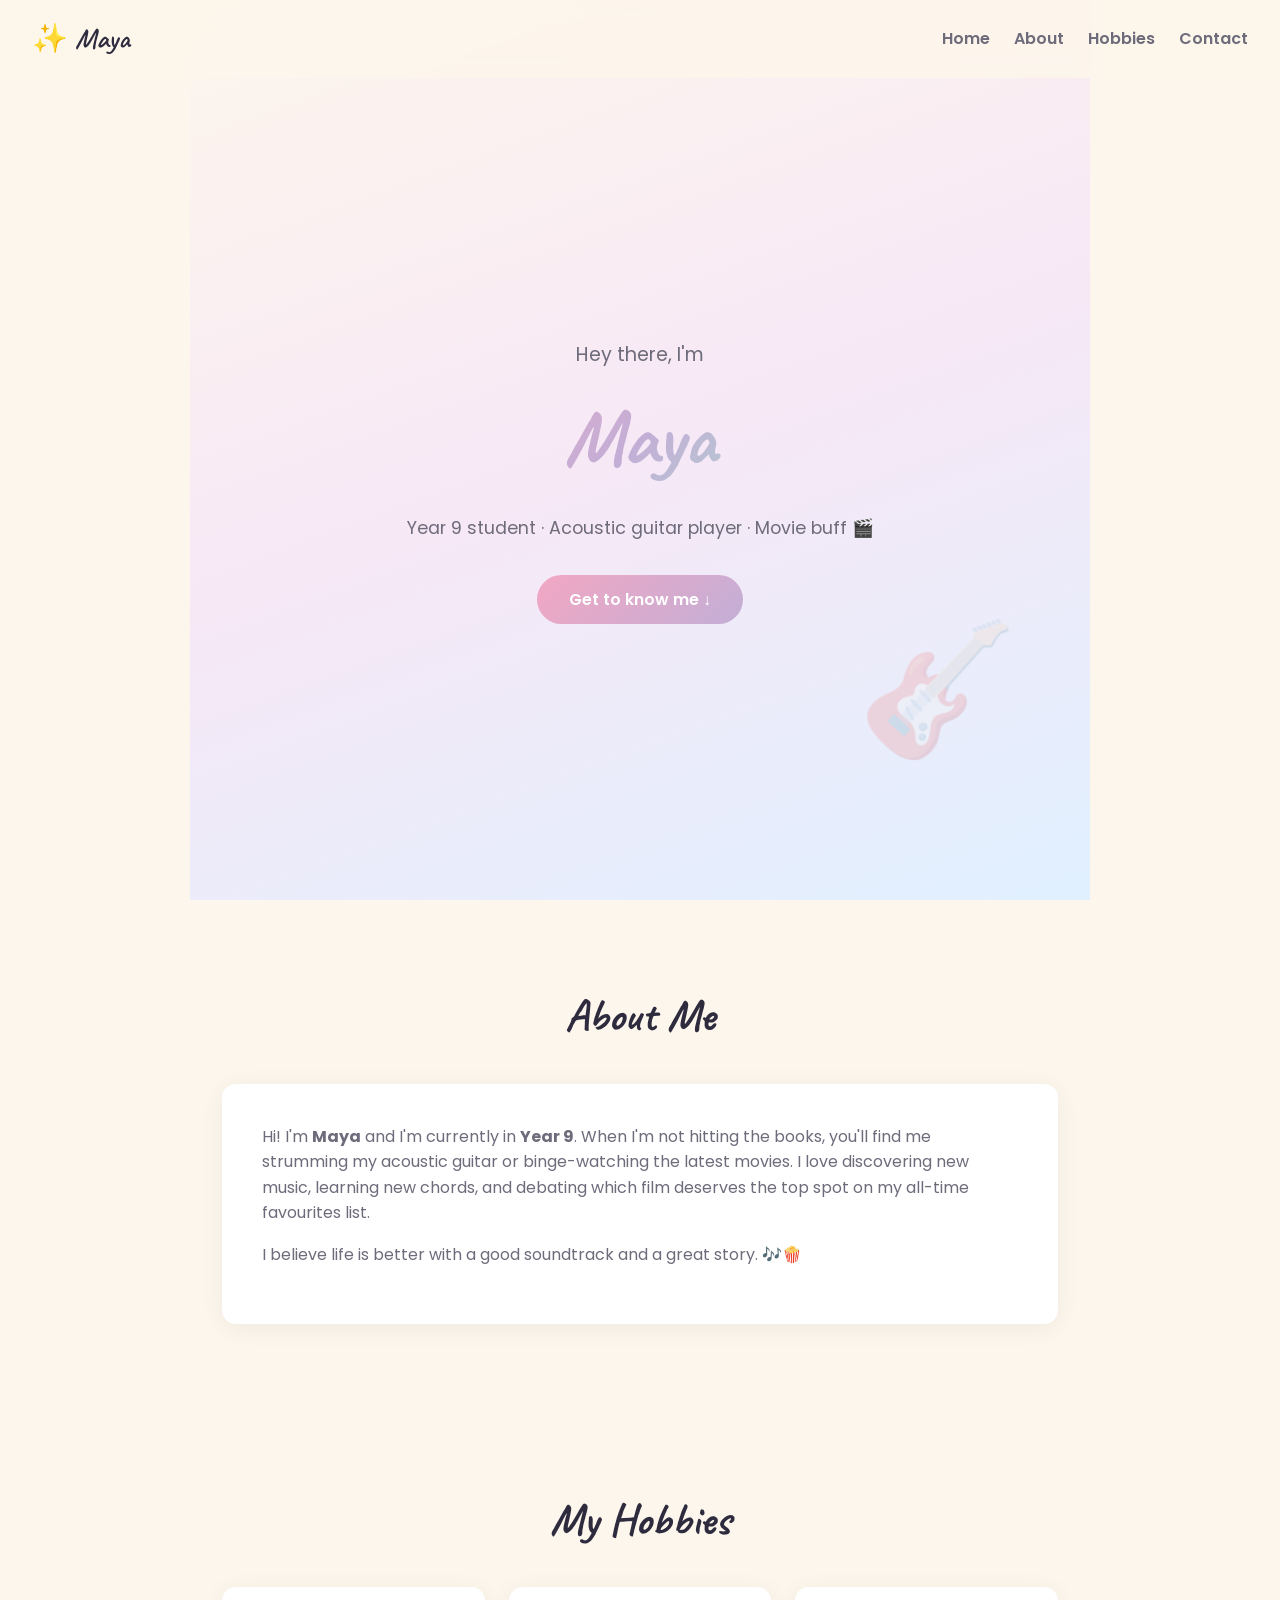
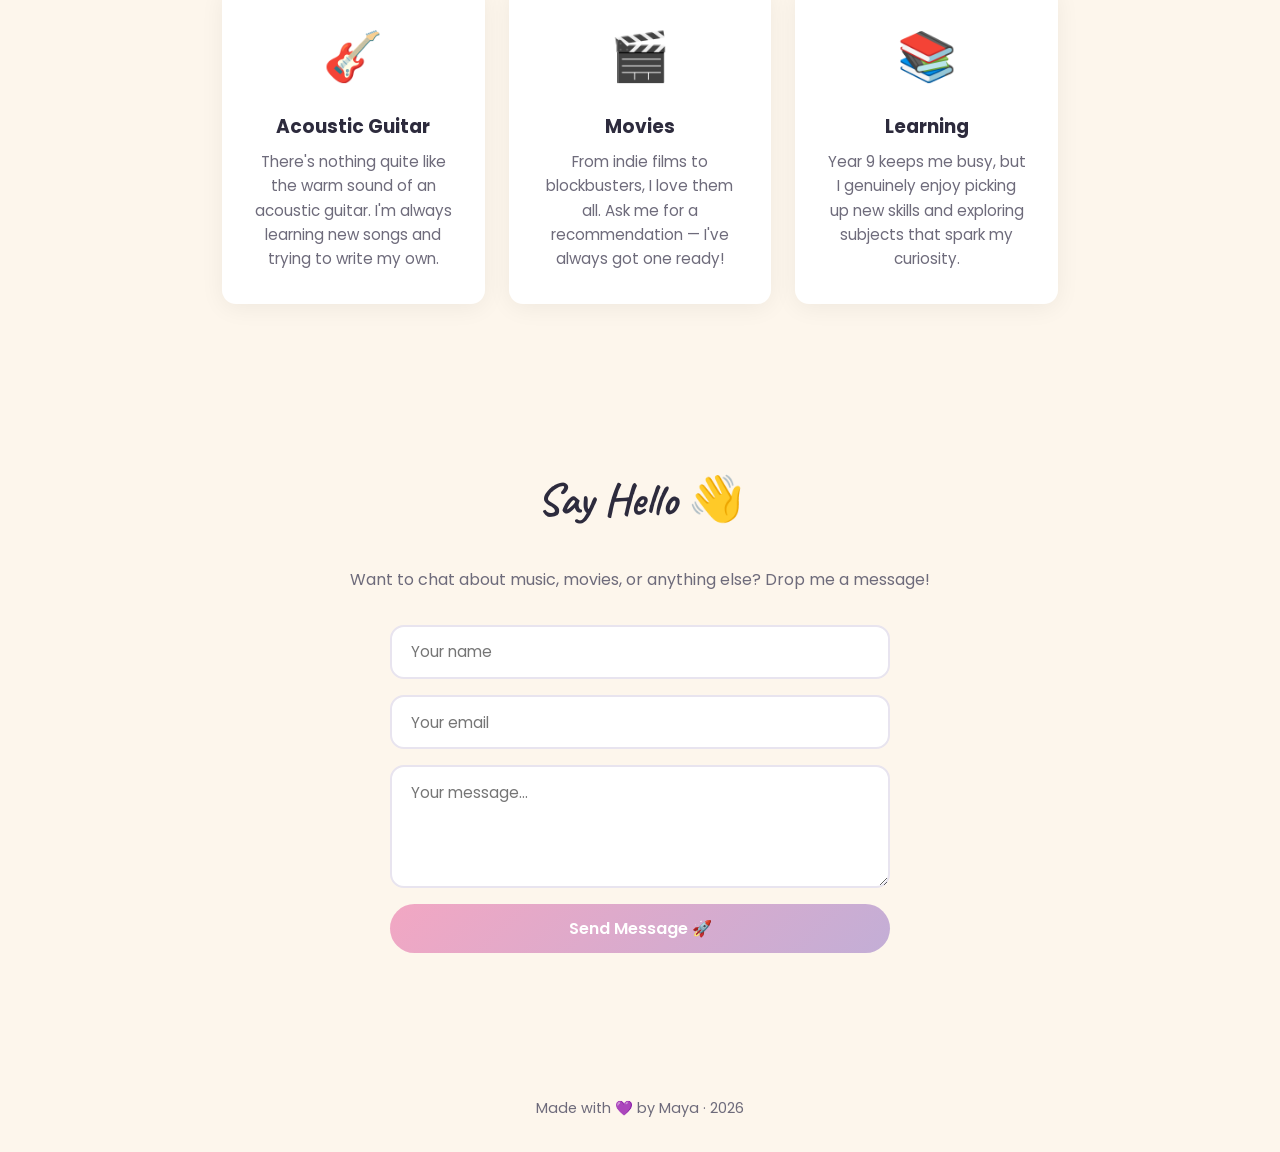
==== index.html @ dc88dfa6 "Initial commit: Maya's portfolio website Co-authored-by: Copilot <223556219+Copilot@users.noreply.gi" ====
<!DOCTYPE html>
<html lang="en">
<head>
  <meta charset="UTF-8" />
  <meta name="viewport" content="width=device-width, initial-scale=1.0" />
  <title>Maya — About Me</title>
  <link rel="stylesheet" href="style.css" />
  <link rel="preconnect" href="https://fonts.googleapis.com" />
  <link rel="preconnect" href="https://fonts.gstatic.com" crossorigin />
  <link href="https://fonts.googleapis.com/css2?family=Poppins:wght@400;600;700&family=Caveat:wght@600&display=swap" rel="stylesheet" />
</head>
<body>

  <!-- ───── NAV ───── -->
  <nav>
    <span class="logo">✨ Maya</span>
    <ul>
      <li><a href="#home">Home</a></li>
      <li><a href="#about">About</a></li>
      <li><a href="#hobbies">Hobbies</a></li>
      <li><a href="#contact">Contact</a></li>
    </ul>
  </nav>

  <!-- ───── HERO ───── -->
  <section id="home" class="hero">
    <div class="hero-content">
      <p class="greeting">Hey there, I'm</p>
      <h1>Maya</h1>
      <p class="tagline">Year 9 student · Acoustic guitar player · Movie buff 🎬</p>
      <a href="#about" class="btn">Get to know me ↓</a>
    </div>
    <div class="hero-emoji">🎸</div>
  </section>

  <!-- ───── ABOUT ───── -->
  <section id="about" class="about">
    <h2>About Me</h2>
    <div class="about-card">
      <p>
        Hi! I'm <strong>Maya</strong> and I'm currently in <strong>Year 9</strong>.
        When I'm not hitting the books, you'll find me strumming my acoustic guitar
        or binge-watching the latest movies. I love discovering new music, learning
        new chords, and debating which film deserves the top spot on my all-time
        favourites list.
      </p>
      <p>
        I believe life is better with a good soundtrack and a great story. 🎶🍿
      </p>
    </div>
  </section>

  <!-- ───── HOBBIES ───── -->
  <section id="hobbies" class="hobbies">
    <h2>My Hobbies</h2>
    <div class="cards">

      <div class="card">
        <div class="card-icon">🎸</div>
        <h3>Acoustic Guitar</h3>
        <p>
          There's nothing quite like the warm sound of an acoustic guitar.
          I'm always learning new songs and trying to write my own.
        </p>
      </div>

      <div class="card">
        <div class="card-icon">🎬</div>
        <h3>Movies</h3>
        <p>
          From indie films to blockbusters, I love them all.
          Ask me for a recommendation — I've always got one ready!
        </p>
      </div>

      <div class="card">
        <div class="card-icon">📚</div>
        <h3>Learning</h3>
        <p>
          Year 9 keeps me busy, but I genuinely enjoy picking up new skills
          and exploring subjects that spark my curiosity.
        </p>
      </div>

    </div>
  </section>

  <!-- ───── CONTACT ───── -->
  <section id="contact" class="contact">
    <h2>Say Hello 👋</h2>
    <p>Want to chat about music, movies, or anything else? Drop me a message!</p>
    <form onsubmit="handleSubmit(event)">
      <input type="text" placeholder="Your name" required />
      <input type="email" placeholder="Your email" required />
      <textarea placeholder="Your message..." rows="4" required></textarea>
      <button type="submit" class="btn">Send Message 🚀</button>
    </form>
    <p id="form-msg" class="form-msg"></p>
  </section>

  <!-- ───── FOOTER ───── -->
  <footer>
    <p>Made with 💜 by Maya · 2026</p>
  </footer>

  <script src="script.js"></script>
</body>
</html>
---- style.css ----
/* ──────────────────────────────
   Variables & Reset
   ────────────────────────────── */
:root {
  --pink:    #f2a7c3;
  --lavender:#c3aed6;
  --mint:    #a8e6cf;
  --cream:   #fdf6ec;
  --dark:    #2d2b3d;
  --grey:    #6e6b7b;
  --white:   #ffffff;
  --radius:  14px;
}

*, *::before, *::after {
  margin: 0;
  padding: 0;
  box-sizing: border-box;
}

html {
  scroll-behavior: smooth;
}

body {
  font-family: 'Poppins', sans-serif;
  color: var(--dark);
  background: var(--cream);
  line-height: 1.6;
}

/* ──────────────────────────────
   Nav
   ────────────────────────────── */
nav {
  position: fixed;
  top: 0;
  width: 100%;
  display: flex;
  justify-content: space-between;
  align-items: center;
  padding: 1rem 2rem;
  background: rgba(253, 246, 236, 0.85);
  backdrop-filter: blur(10px);
  z-index: 100;
}

.logo {
  font-family: 'Caveat', cursive;
  font-size: 1.8rem;
  font-weight: 600;
  color: var(--dark);
}

nav ul {
  list-style: none;
  display: flex;
  gap: 1.5rem;
}

nav a {
  text-decoration: none;
  color: var(--grey);
  font-weight: 600;
  transition: color 0.3s;
}

nav a:hover {
  color: var(--pink);
}

/* ──────────────────────────────
   Buttons
   ────────────────────────────── */
.btn {
  display: inline-block;
  padding: 0.75rem 2rem;
  border: none;
  border-radius: 50px;
  background: linear-gradient(135deg, var(--pink), var(--lavender));
  color: var(--white);
  font-family: 'Poppins', sans-serif;
  font-size: 1rem;
  font-weight: 600;
  cursor: pointer;
  text-decoration: none;
  transition: transform 0.2s, box-shadow 0.3s;
}

.btn:hover {
  transform: translateY(-2px);
  box-shadow: 0 6px 20px rgba(195, 174, 214, 0.5);
}

/* ──────────────────────────────
   Hero
   ────────────────────────────── */
.hero {
  min-height: 100vh;
  display: flex;
  align-items: center;
  justify-content: center;
  text-align: center;
  padding: 6rem 2rem 2rem;
  position: relative;
  overflow: hidden;
  background: linear-gradient(160deg, var(--cream) 0%, #f7e8f6 50%, #e0f0ff 100%);
}

.hero-content {
  z-index: 1;
}

.greeting {
  font-size: 1.2rem;
  color: var(--grey);
}

.hero h1 {
  font-family: 'Caveat', cursive;
  font-size: 5rem;
  background: linear-gradient(135deg, var(--pink), var(--lavender), var(--mint));
  -webkit-background-clip: text;
  -webkit-text-fill-color: transparent;
  background-clip: text;
  margin: 0.25rem 0 0.75rem;
}

.tagline {
  font-size: 1.1rem;
  color: var(--grey);
  margin-bottom: 2rem;
}

.hero-emoji {
  position: absolute;
  right: 8%;
  bottom: 12%;
  font-size: 8rem;
  opacity: 0.15;
  animation: float 4s ease-in-out infinite;
}

@keyframes float {
  0%, 100% { transform: translateY(0); }
  50%      { transform: translateY(-20px); }
}

/* ──────────────────────────────
   Sections (shared)
   ────────────────────────────── */
section {
  padding: 5rem 2rem;
  max-width: 900px;
  margin: 0 auto;
}

h2 {
  font-family: 'Caveat', cursive;
  font-size: 2.8rem;
  text-align: center;
  margin-bottom: 2rem;
  color: var(--dark);
}

/* ──────────────────────────────
   About
   ────────────────────────────── */
.about-card {
  background: var(--white);
  border-radius: var(--radius);
  padding: 2.5rem;
  box-shadow: 0 4px 24px rgba(0,0,0,0.06);
}

.about-card p {
  margin-bottom: 1rem;
  color: var(--grey);
}

/* ──────────────────────────────
   Hobbies Cards
   ────────────────────────────── */
.cards {
  display: grid;
  grid-template-columns: repeat(auto-fit, minmax(240px, 1fr));
  gap: 1.5rem;
}

.card {
  background: var(--white);
  border-radius: var(--radius);
  padding: 2rem;
  text-align: center;
  box-shadow: 0 4px 24px rgba(0,0,0,0.06);
  transition: transform 0.3s, box-shadow 0.3s;
}

.card:hover {
  transform: translateY(-6px);
  box-shadow: 0 8px 30px rgba(195, 174, 214, 0.25);
}

.card-icon {
  font-size: 3rem;
  margin-bottom: 1rem;
}

.card h3 {
  margin-bottom: 0.5rem;
}

.card p {
  color: var(--grey);
  font-size: 0.95rem;
}

/* ──────────────────────────────
   Contact
   ────────────────────────────── */
.contact {
  text-align: center;
}

.contact > p {
  color: var(--grey);
  margin-bottom: 2rem;
}

form {
  display: flex;
  flex-direction: column;
  gap: 1rem;
  max-width: 500px;
  margin: 0 auto;
}

input, textarea {
  padding: 0.85rem 1.2rem;
  border: 2px solid #e8e4ef;
  border-radius: var(--radius);
  font-family: 'Poppins', sans-serif;
  font-size: 0.95rem;
  outline: none;
  transition: border-color 0.3s;
}

input:focus, textarea:focus {
  border-color: var(--lavender);
}

.form-msg {
  margin-top: 1rem;
  font-weight: 600;
  color: var(--mint);
}

/* ──────────────────────────────
   Footer
   ────────────────────────────── */
footer {
  text-align: center;
  padding: 2rem;
  color: var(--grey);
  font-size: 0.9rem;
}

/* ──────────────────────────────
   Responsive
   ────────────────────────────── */
@media (max-width: 600px) {
  .hero h1 {
    font-size: 3.2rem;
  }

  nav ul {
    gap: 0.8rem;
  }

  nav a {
    font-size: 0.85rem;
  }

  .hero-emoji {
    font-size: 5rem;
  }
}
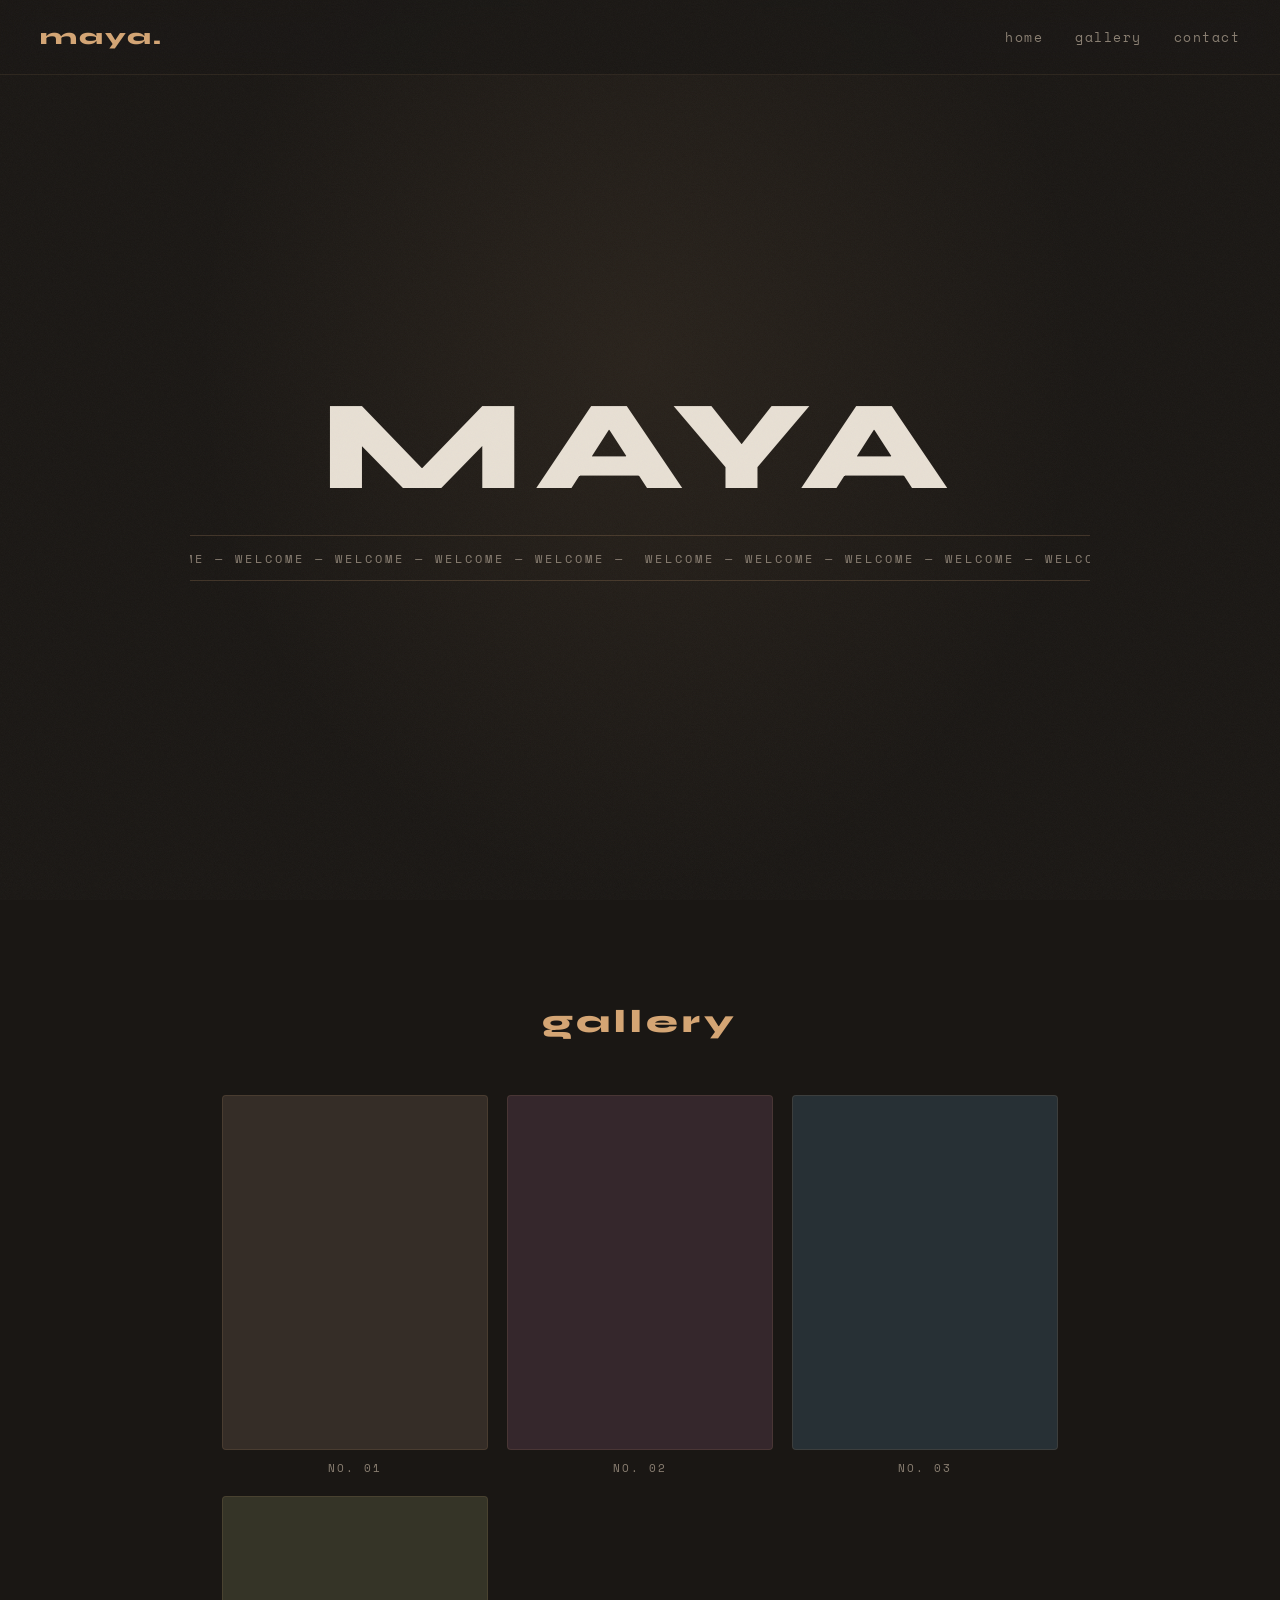
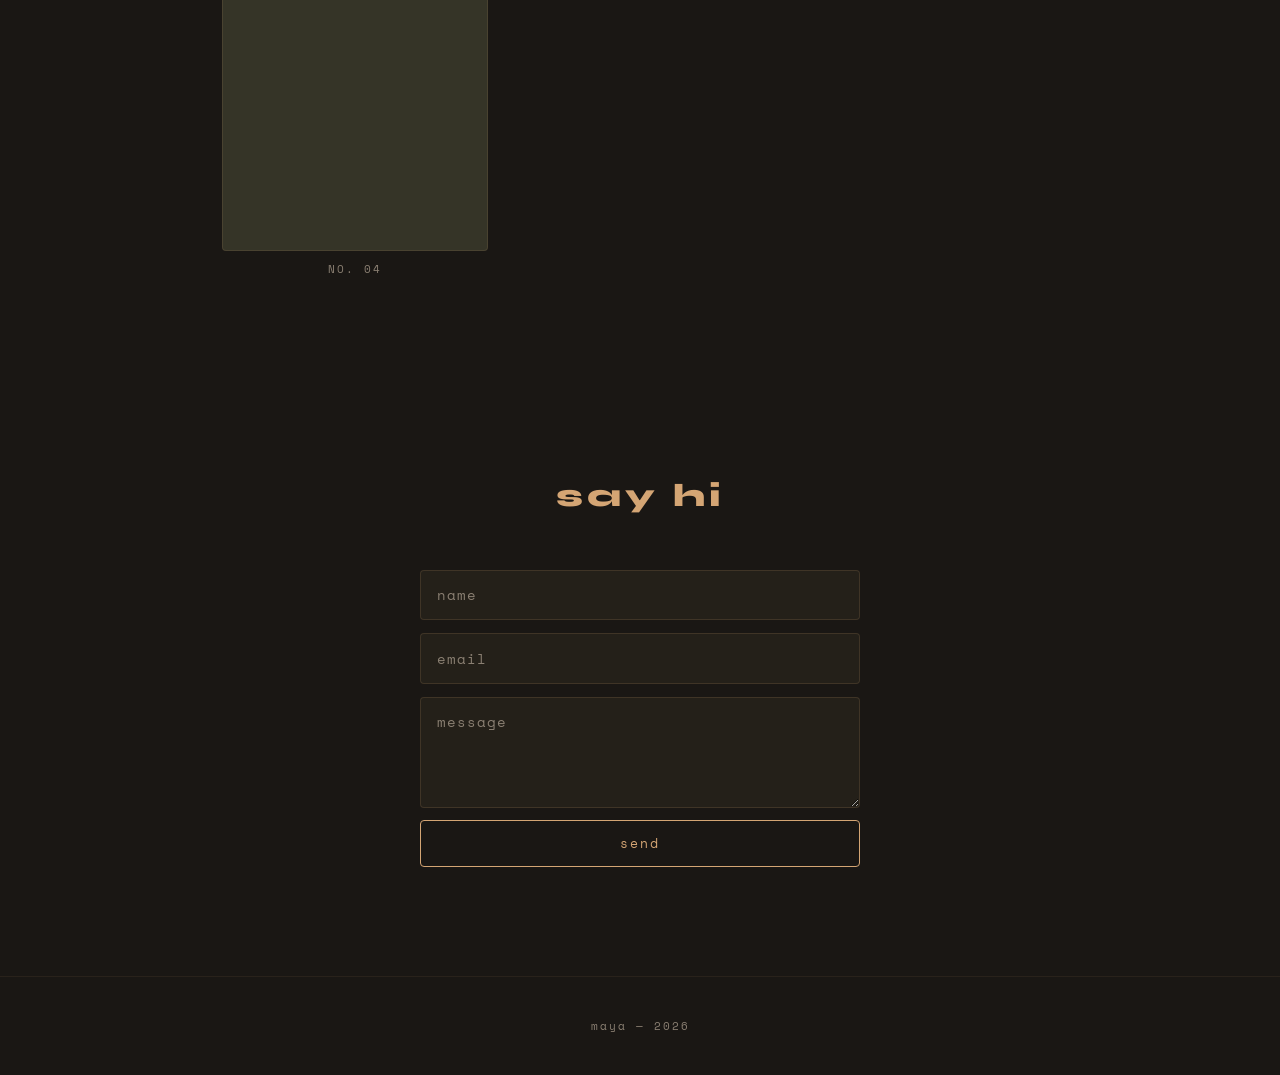
==== commit a9fa21d5: "Redesign: retro aesthetic theme, strip descriptions Co-authored-by: Copilot <223556219+Copilot@users" ====
--- a/index.html
+++ b/index.html
@@ -3,104 +3,70 @@
 <head>
   <meta charset="UTF-8" />
   <meta name="viewport" content="width=device-width, initial-scale=1.0" />
-  <title>Maya — About Me</title>
+  <title>Maya</title>
   <link rel="stylesheet" href="style.css" />
   <link rel="preconnect" href="https://fonts.googleapis.com" />
   <link rel="preconnect" href="https://fonts.gstatic.com" crossorigin />
-  <link href="https://fonts.googleapis.com/css2?family=Poppins:wght@400;600;700&family=Caveat:wght@600&display=swap" rel="stylesheet" />
+  <link href="https://fonts.googleapis.com/css2?family=Space+Mono:wght@400;700&family=Syne:wght@400;600;700;800&display=swap" rel="stylesheet" />
 </head>
 <body>
 
-  <!-- ───── NAV ───── -->
+  <div class="grain"></div>
+
   <nav>
-    <span class="logo">✨ Maya</span>
+    <span class="logo">maya.</span>
     <ul>
-      <li><a href="#home">Home</a></li>
-      <li><a href="#about">About</a></li>
-      <li><a href="#hobbies">Hobbies</a></li>
-      <li><a href="#contact">Contact</a></li>
+      <li><a href="#home">home</a></li>
+      <li><a href="#gallery">gallery</a></li>
+      <li><a href="#contact">contact</a></li>
     </ul>
   </nav>
 
-  <!-- ───── HERO ───── -->
   <section id="home" class="hero">
     <div class="hero-content">
-      <p class="greeting">Hey there, I'm</p>
       <h1>Maya</h1>
-      <p class="tagline">Year 9 student · Acoustic guitar player · Movie buff 🎬</p>
-      <a href="#about" class="btn">Get to know me ↓</a>
-    </div>
-    <div class="hero-emoji">🎸</div>
-  </section>
-
-  <!-- ───── ABOUT ───── -->
-  <section id="about" class="about">
-    <h2>About Me</h2>
-    <div class="about-card">
-      <p>
-        Hi! I'm <strong>Maya</strong> and I'm currently in <strong>Year 9</strong>.
-        When I'm not hitting the books, you'll find me strumming my acoustic guitar
-        or binge-watching the latest movies. I love discovering new music, learning
-        new chords, and debating which film deserves the top spot on my all-time
-        favourites list.
-      </p>
-      <p>
-        I believe life is better with a good soundtrack and a great story. 🎶🍿
-      </p>
+      <div class="marquee">
+        <span>welcome — welcome — welcome — welcome — welcome —&nbsp;</span>
+        <span>welcome — welcome — welcome — welcome — welcome —&nbsp;</span>
+      </div>
     </div>
   </section>
 
-  <!-- ───── HOBBIES ───── -->
-  <section id="hobbies" class="hobbies">
-    <h2>My Hobbies</h2>
-    <div class="cards">
-
-      <div class="card">
-        <div class="card-icon">🎸</div>
-        <h3>Acoustic Guitar</h3>
-        <p>
-          There's nothing quite like the warm sound of an acoustic guitar.
-          I'm always learning new songs and trying to write my own.
-        </p>
+  <section id="gallery" class="gallery">
+    <h2>gallery</h2>
+    <div class="grid">
+      <div class="grid-item">
+        <div class="placeholder-img" style="--hue: 25;"></div>
+        <p class="caption">no. 01</p>
       </div>
-
-      <div class="card">
-        <div class="card-icon">🎬</div>
-        <h3>Movies</h3>
-        <p>
-          From indie films to blockbusters, I love them all.
-          Ask me for a recommendation — I've always got one ready!
-        </p>
+      <div class="grid-item">
+        <div class="placeholder-img" style="--hue: 340;"></div>
+        <p class="caption">no. 02</p>
       </div>
-
-      <div class="card">
-        <div class="card-icon">📚</div>
-        <h3>Learning</h3>
-        <p>
-          Year 9 keeps me busy, but I genuinely enjoy picking up new skills
-          and exploring subjects that spark my curiosity.
-        </p>
+      <div class="grid-item">
+        <div class="placeholder-img" style="--hue: 200;"></div>
+        <p class="caption">no. 03</p>
       </div>
-
+      <div class="grid-item">
+        <div class="placeholder-img" style="--hue: 55;"></div>
+        <p class="caption">no. 04</p>
+      </div>
     </div>
   </section>
 
-  <!-- ───── CONTACT ───── -->
   <section id="contact" class="contact">
-    <h2>Say Hello 👋</h2>
-    <p>Want to chat about music, movies, or anything else? Drop me a message!</p>
+    <h2>say hi</h2>
     <form onsubmit="handleSubmit(event)">
-      <input type="text" placeholder="Your name" required />
-      <input type="email" placeholder="Your email" required />
-      <textarea placeholder="Your message..." rows="4" required></textarea>
-      <button type="submit" class="btn">Send Message 🚀</button>
+      <input type="text" placeholder="name" required />
+      <input type="email" placeholder="email" required />
+      <textarea placeholder="message" rows="4" required></textarea>
+      <button type="submit" class="btn">send</button>
     </form>
     <p id="form-msg" class="form-msg"></p>
   </section>
 
-  <!-- ───── FOOTER ───── -->
   <footer>
-    <p>Made with 💜 by Maya · 2026</p>
+    <p>maya — 2026</p>
   </footer>
 
   <script src="script.js"></script>
--- a/style.css
+++ b/style.css
@@ -1,15 +1,11 @@
-/* ──────────────────────────────
-   Variables & Reset
-   ────────────────────────────── */
 :root {
-  --pink:    #f2a7c3;
-  --lavender:#c3aed6;
-  --mint:    #a8e6cf;
-  --cream:   #fdf6ec;
-  --dark:    #2d2b3d;
-  --grey:    #6e6b7b;
-  --white:   #ffffff;
-  --radius:  14px;
+  --bg:      #1a1714;
+  --surface: #242019;
+  --text:    #e8e0d4;
+  --muted:   #8a7f72;
+  --accent:  #d4a574;
+  --accent2: #c47d5e;
+  --radius:  4px;
 }
 
 *, *::before, *::after {
@@ -18,20 +14,29 @@
   box-sizing: border-box;
 }
 
-html {
-  scroll-behavior: smooth;
-}
+html { scroll-behavior: smooth; }
 
 body {
-  font-family: 'Poppins', sans-serif;
-  color: var(--dark);
-  background: var(--cream);
+  font-family: 'Space Mono', monospace;
+  color: var(--text);
+  background: var(--bg);
   line-height: 1.6;
-}
-
-/* ──────────────────────────────
-   Nav
-   ────────────────────────────── */
+  overflow-x: hidden;
+}
+
+/* film grain overlay */
+.grain {
+  position: fixed;
+  inset: 0;
+  z-index: 9999;
+  pointer-events: none;
+  opacity: 0.04;
+  background-image: url("data:image/svg+xml,%3Csvg viewBox='0 0 256 256' xmlns='http://www.w3.org/2000/svg'%3E%3Cfilter id='noise'%3E%3CfeTurbulence type='fractalNoise' baseFrequency='0.9' numOctaves='4' stitchTiles='stitch'/%3E%3C/filter%3E%3Crect width='100%25' height='100%25' filter='url(%23noise)'/%3E%3C/svg%3E");
+  background-repeat: repeat;
+  background-size: 180px;
+}
+
+/* ── nav ── */
 nav {
   position: fixed;
   top: 0;
@@ -39,62 +44,36 @@
   display: flex;
   justify-content: space-between;
   align-items: center;
-  padding: 1rem 2rem;
-  background: rgba(253, 246, 236, 0.85);
-  backdrop-filter: blur(10px);
+  padding: 1.2rem 2.5rem;
+  background: rgba(26, 23, 20, 0.8);
+  backdrop-filter: blur(12px);
   z-index: 100;
+  border-bottom: 1px solid rgba(212, 165, 116, 0.1);
 }
 
 .logo {
-  font-family: 'Caveat', cursive;
-  font-size: 1.8rem;
-  font-weight: 600;
-  color: var(--dark);
-}
-
-nav ul {
-  list-style: none;
-  display: flex;
-  gap: 1.5rem;
-}
+  font-family: 'Syne', sans-serif;
+  font-size: 1.4rem;
+  font-weight: 800;
+  color: var(--accent);
+  letter-spacing: 2px;
+  text-transform: lowercase;
+}
+
+nav ul { list-style: none; display: flex; gap: 2rem; }
 
 nav a {
   text-decoration: none;
-  color: var(--grey);
-  font-weight: 600;
+  color: var(--muted);
+  font-size: 0.8rem;
+  letter-spacing: 1.5px;
+  text-transform: lowercase;
   transition: color 0.3s;
 }
 
-nav a:hover {
-  color: var(--pink);
-}
-
-/* ──────────────────────────────
-   Buttons
-   ────────────────────────────── */
-.btn {
-  display: inline-block;
-  padding: 0.75rem 2rem;
-  border: none;
-  border-radius: 50px;
-  background: linear-gradient(135deg, var(--pink), var(--lavender));
-  color: var(--white);
-  font-family: 'Poppins', sans-serif;
-  font-size: 1rem;
-  font-weight: 600;
-  cursor: pointer;
-  text-decoration: none;
-  transition: transform 0.2s, box-shadow 0.3s;
-}
-
-.btn:hover {
-  transform: translateY(-2px);
-  box-shadow: 0 6px 20px rgba(195, 174, 214, 0.5);
-}
-
-/* ──────────────────────────────
-   Hero
-   ────────────────────────────── */
+nav a:hover { color: var(--accent); }
+
+/* ── hero ── */
 .hero {
   min-height: 100vh;
   display: flex;
@@ -104,184 +83,175 @@
   padding: 6rem 2rem 2rem;
   position: relative;
   overflow: hidden;
-  background: linear-gradient(160deg, var(--cream) 0%, #f7e8f6 50%, #e0f0ff 100%);
-}
-
-.hero-content {
-  z-index: 1;
-}
-
-.greeting {
-  font-size: 1.2rem;
-  color: var(--grey);
-}
+}
+
+.hero::before {
+  content: '';
+  position: absolute;
+  inset: 0;
+  background: radial-gradient(ellipse at 50% 40%, rgba(212, 165, 116, 0.08) 0%, transparent 70%);
+}
+
+.hero-content { z-index: 1; }
 
 .hero h1 {
-  font-family: 'Caveat', cursive;
-  font-size: 5rem;
-  background: linear-gradient(135deg, var(--pink), var(--lavender), var(--mint));
-  -webkit-background-clip: text;
-  -webkit-text-fill-color: transparent;
-  background-clip: text;
-  margin: 0.25rem 0 0.75rem;
-}
-
-.tagline {
-  font-size: 1.1rem;
-  color: var(--grey);
-  margin-bottom: 2rem;
-}
-
-.hero-emoji {
-  position: absolute;
-  right: 8%;
-  bottom: 12%;
+  font-family: 'Syne', sans-serif;
   font-size: 8rem;
-  opacity: 0.15;
-  animation: float 4s ease-in-out infinite;
-}
-
-@keyframes float {
-  0%, 100% { transform: translateY(0); }
-  50%      { transform: translateY(-20px); }
-}
-
-/* ──────────────────────────────
-   Sections (shared)
-   ────────────────────────────── */
+  font-weight: 800;
+  text-transform: uppercase;
+  letter-spacing: 12px;
+  color: var(--text);
+  line-height: 1;
+  margin-bottom: 1.5rem;
+}
+
+/* scrolling marquee */
+.marquee {
+  overflow: hidden;
+  white-space: nowrap;
+  border-top: 1px solid rgba(212, 165, 116, 0.2);
+  border-bottom: 1px solid rgba(212, 165, 116, 0.2);
+  padding: 0.6rem 0;
+  margin-top: 1rem;
+}
+
+.marquee span {
+  display: inline-block;
+  font-size: 0.75rem;
+  letter-spacing: 3px;
+  text-transform: uppercase;
+  color: var(--muted);
+  animation: scroll 12s linear infinite;
+}
+
+@keyframes scroll {
+  0%   { transform: translateX(0); }
+  100% { transform: translateX(-100%); }
+}
+
+/* ── sections ── */
 section {
-  padding: 5rem 2rem;
+  padding: 6rem 2rem;
   max-width: 900px;
   margin: 0 auto;
 }
 
 h2 {
-  font-family: 'Caveat', cursive;
-  font-size: 2.8rem;
+  font-family: 'Syne', sans-serif;
+  font-size: 2rem;
+  font-weight: 800;
+  text-transform: lowercase;
+  letter-spacing: 4px;
   text-align: center;
-  margin-bottom: 2rem;
-  color: var(--dark);
-}
-
-/* ──────────────────────────────
-   About
-   ────────────────────────────── */
-.about-card {
-  background: var(--white);
+  margin-bottom: 3rem;
+  color: var(--accent);
+}
+
+/* ── gallery ── */
+.grid {
+  display: grid;
+  grid-template-columns: repeat(auto-fit, minmax(200px, 1fr));
+  gap: 1.2rem;
+}
+
+.grid-item { text-align: center; }
+
+.placeholder-img {
+  width: 100%;
+  aspect-ratio: 3 / 4;
   border-radius: var(--radius);
-  padding: 2.5rem;
-  box-shadow: 0 4px 24px rgba(0,0,0,0.06);
-}
-
-.about-card p {
-  margin-bottom: 1rem;
-  color: var(--grey);
-}
-
-/* ──────────────────────────────
-   Hobbies Cards
-   ────────────────────────────── */
-.cards {
-  display: grid;
-  grid-template-columns: repeat(auto-fit, minmax(240px, 1fr));
-  gap: 1.5rem;
-}
-
-.card {
-  background: var(--white);
-  border-radius: var(--radius);
-  padding: 2rem;
-  text-align: center;
-  box-shadow: 0 4px 24px rgba(0,0,0,0.06);
-  transition: transform 0.3s, box-shadow 0.3s;
-}
-
-.card:hover {
-  transform: translateY(-6px);
-  box-shadow: 0 8px 30px rgba(195, 174, 214, 0.25);
-}
-
-.card-icon {
-  font-size: 3rem;
-  margin-bottom: 1rem;
-}
-
-.card h3 {
-  margin-bottom: 0.5rem;
-}
-
-.card p {
-  color: var(--grey);
-  font-size: 0.95rem;
-}
-
-/* ──────────────────────────────
-   Contact
-   ────────────────────────────── */
-.contact {
-  text-align: center;
-}
-
-.contact > p {
-  color: var(--grey);
-  margin-bottom: 2rem;
-}
+  background: hsl(var(--hue), 15%, 18%);
+  border: 1px solid rgba(212, 165, 116, 0.12);
+  transition: transform 0.4s, border-color 0.3s;
+}
+
+.grid-item:hover .placeholder-img {
+  transform: scale(1.03);
+  border-color: var(--accent);
+}
+
+.caption {
+  margin-top: 0.6rem;
+  font-size: 0.7rem;
+  letter-spacing: 2px;
+  text-transform: uppercase;
+  color: var(--muted);
+}
+
+/* ── contact ── */
+.contact { text-align: center; }
 
 form {
   display: flex;
   flex-direction: column;
-  gap: 1rem;
-  max-width: 500px;
+  gap: 0.8rem;
+  max-width: 440px;
   margin: 0 auto;
 }
 
 input, textarea {
-  padding: 0.85rem 1.2rem;
-  border: 2px solid #e8e4ef;
+  padding: 0.9rem 1rem;
+  border: 1px solid rgba(212, 165, 116, 0.15);
   border-radius: var(--radius);
-  font-family: 'Poppins', sans-serif;
-  font-size: 0.95rem;
+  background: var(--surface);
+  color: var(--text);
+  font-family: 'Space Mono', monospace;
+  font-size: 0.85rem;
   outline: none;
   transition: border-color 0.3s;
 }
 
+input::placeholder, textarea::placeholder {
+  color: var(--muted);
+  letter-spacing: 1px;
+  text-transform: lowercase;
+}
+
 input:focus, textarea:focus {
-  border-color: var(--lavender);
+  border-color: var(--accent);
+}
+
+.btn {
+  display: inline-block;
+  padding: 0.8rem 2.5rem;
+  border: 1px solid var(--accent);
+  border-radius: var(--radius);
+  background: transparent;
+  color: var(--accent);
+  font-family: 'Space Mono', monospace;
+  font-size: 0.8rem;
+  letter-spacing: 2px;
+  text-transform: lowercase;
+  cursor: pointer;
+  transition: background 0.3s, color 0.3s;
+}
+
+.btn:hover {
+  background: var(--accent);
+  color: var(--bg);
 }
 
 .form-msg {
-  margin-top: 1rem;
-  font-weight: 600;
-  color: var(--mint);
-}
-
-/* ──────────────────────────────
-   Footer
-   ────────────────────────────── */
+  margin-top: 0.8rem;
+  font-size: 0.85rem;
+  color: var(--accent);
+}
+
+/* ── footer ── */
 footer {
   text-align: center;
-  padding: 2rem;
-  color: var(--grey);
-  font-size: 0.9rem;
-}
-
-/* ──────────────────────────────
-   Responsive
-   ────────────────────────────── */
+  padding: 2.5rem;
+  font-size: 0.7rem;
+  letter-spacing: 2px;
+  text-transform: lowercase;
+  color: var(--muted);
+  border-top: 1px solid rgba(212, 165, 116, 0.08);
+}
+
+/* ── responsive ── */
 @media (max-width: 600px) {
-  .hero h1 {
-    font-size: 3.2rem;
-  }
-
-  nav ul {
-    gap: 0.8rem;
-  }
-
-  nav a {
-    font-size: 0.85rem;
-  }
-
-  .hero-emoji {
-    font-size: 5rem;
-  }
-}
+  .hero h1 { font-size: 4rem; letter-spacing: 6px; }
+  nav { padding: 1rem 1.2rem; }
+  nav ul { gap: 1rem; }
+  nav a { font-size: 0.7rem; }
+}
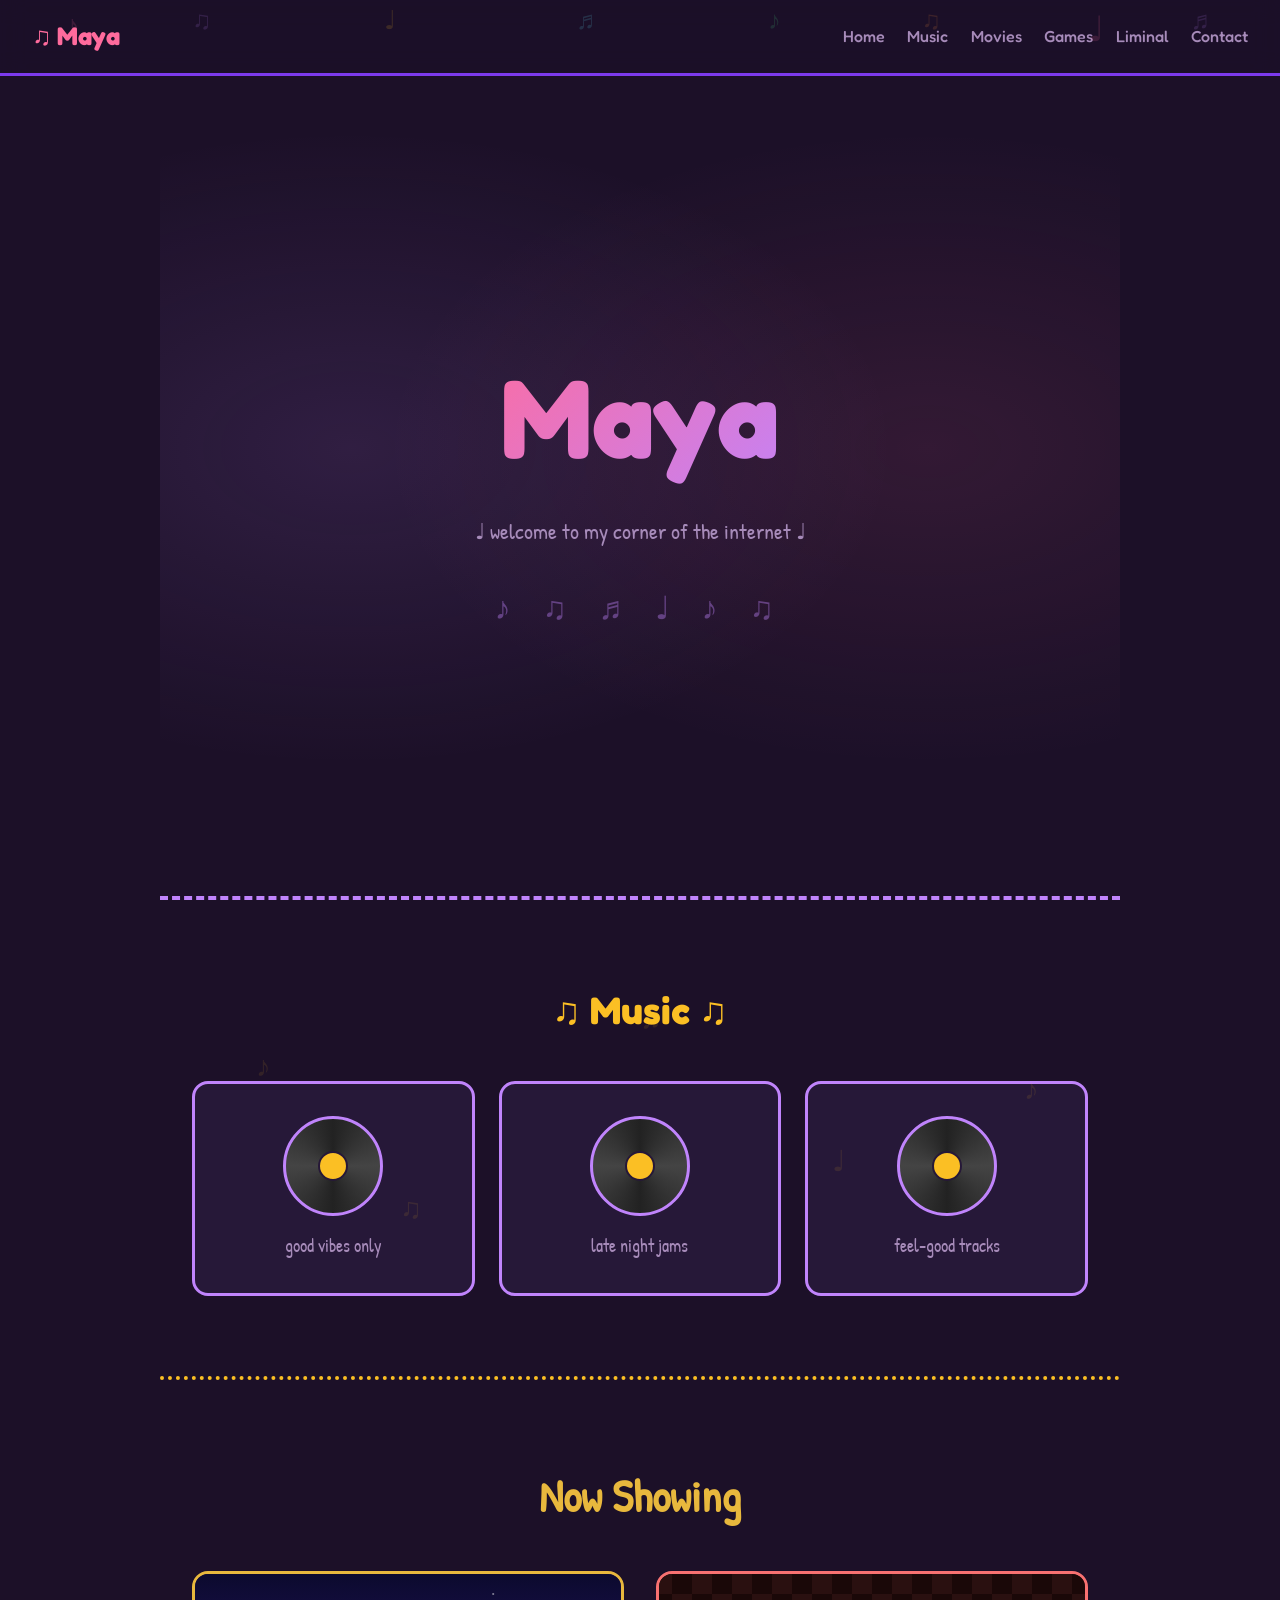
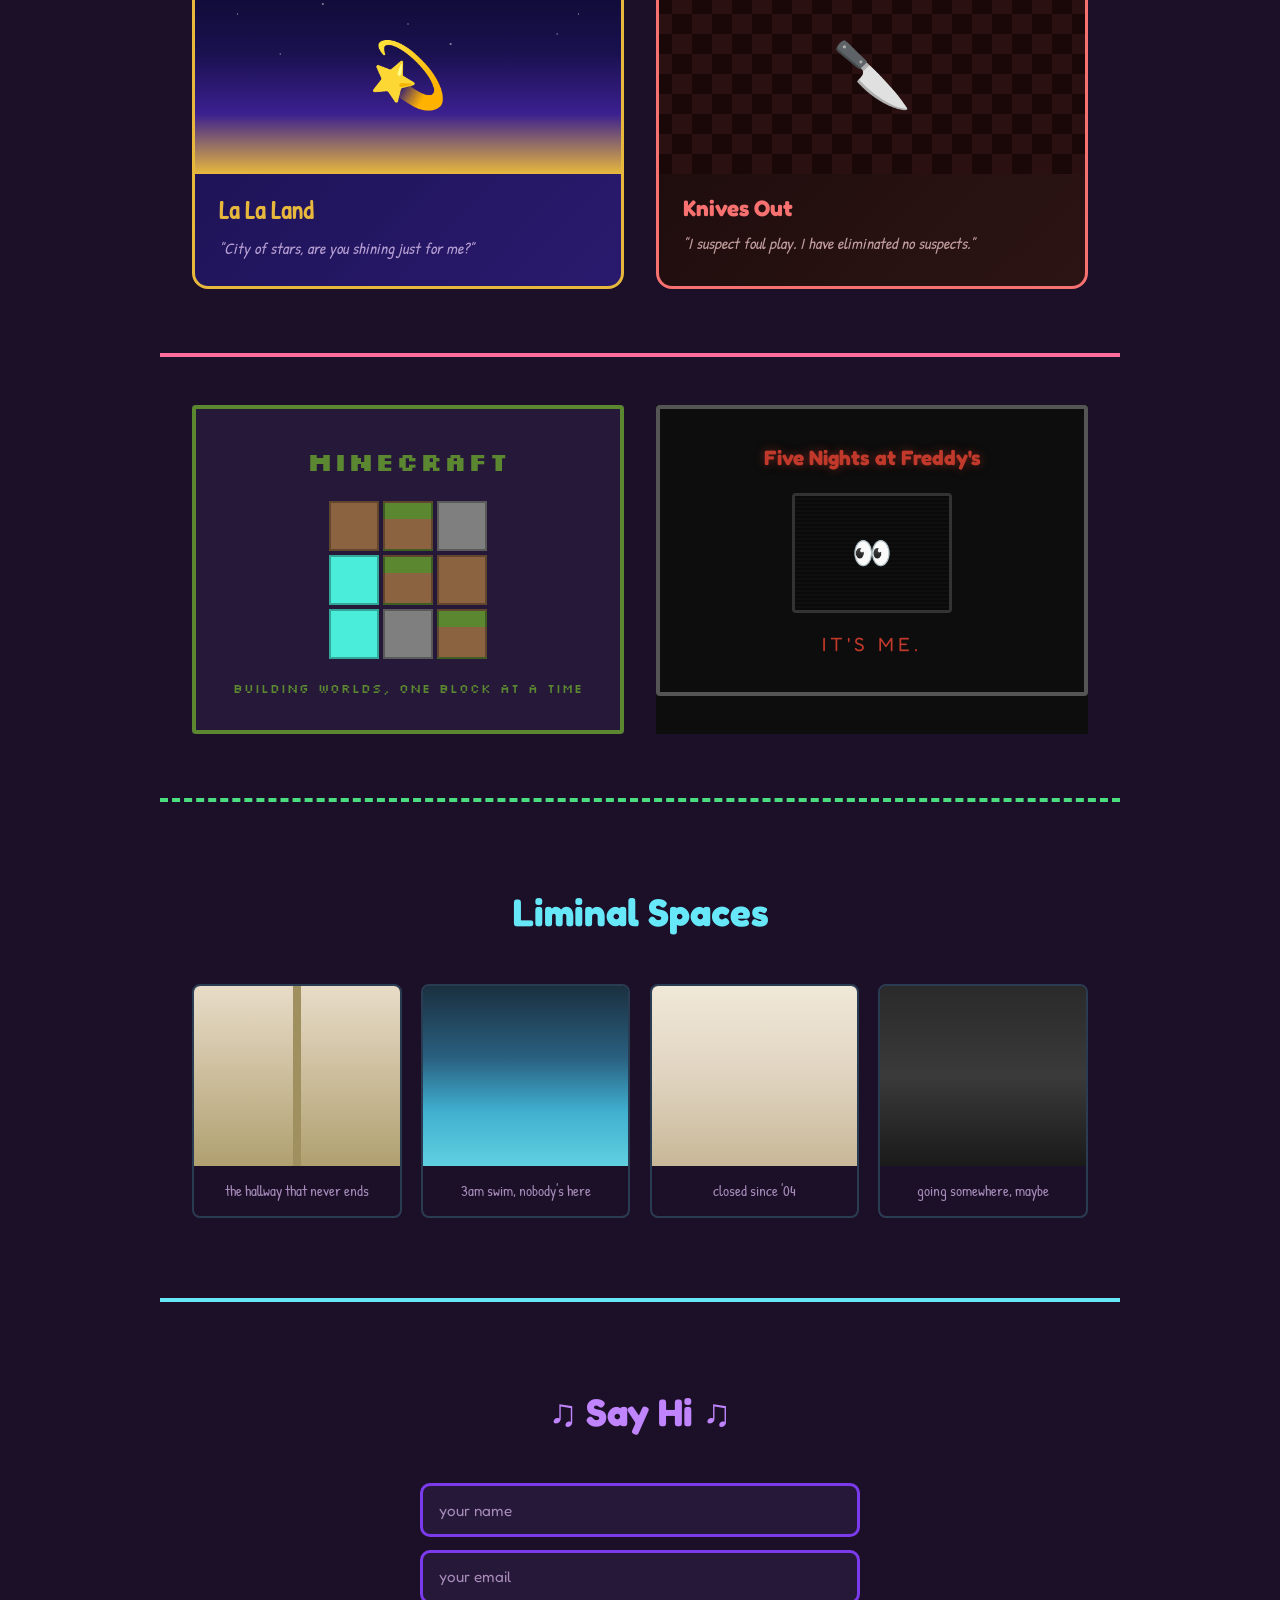
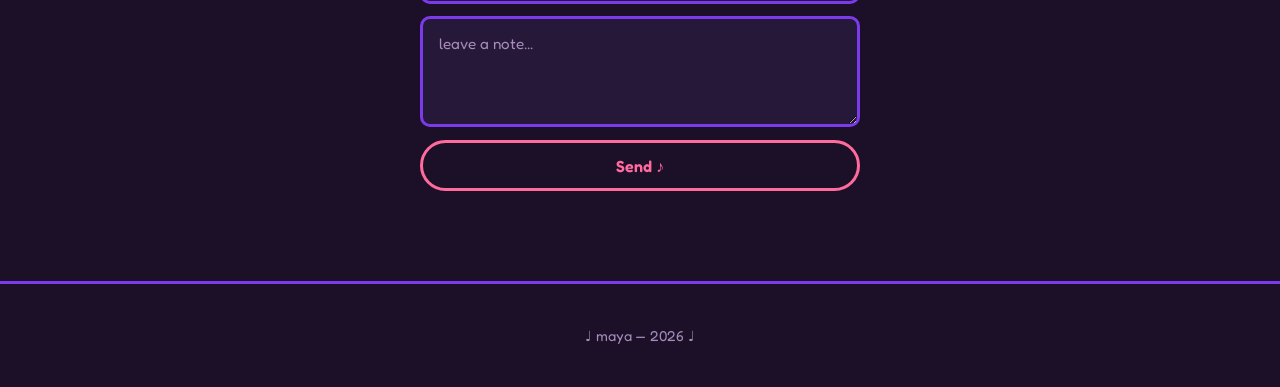
==== commit c451ae49: "Full redesign: music, movies, Minecraft, FNAF, liminal spaces Co-authored-by: Copilot <223556219+Cop" ====
--- a/index.html
+++ b/index.html
@@ -7,66 +7,169 @@
   <link rel="stylesheet" href="style.css" />
   <link rel="preconnect" href="https://fonts.googleapis.com" />
   <link rel="preconnect" href="https://fonts.gstatic.com" crossorigin />
-  <link href="https://fonts.googleapis.com/css2?family=Space+Mono:wght@400;700&family=Syne:wght@400;600;700;800&display=swap" rel="stylesheet" />
+  <link href="https://fonts.googleapis.com/css2?family=Fredoka:wght@400;500;600;700&family=Patrick+Hand&family=Silkscreen&display=swap" rel="stylesheet" />
 </head>
 <body>
 
-  <div class="grain"></div>
+  <div class="floating-notes" aria-hidden="true">
+    <span class="note n1">♪</span>
+    <span class="note n2">♫</span>
+    <span class="note n3">♩</span>
+    <span class="note n4">♬</span>
+    <span class="note n5">♪</span>
+    <span class="note n6">♫</span>
+    <span class="note n7">♩</span>
+    <span class="note n8">♬</span>
+  </div>
 
   <nav>
-    <span class="logo">maya.</span>
+    <span class="logo">♫ Maya</span>
     <ul>
-      <li><a href="#home">home</a></li>
-      <li><a href="#gallery">gallery</a></li>
-      <li><a href="#contact">contact</a></li>
+      <li><a href="#home">Home</a></li>
+      <li><a href="#music">Music</a></li>
+      <li><a href="#movies">Movies</a></li>
+      <li><a href="#games">Games</a></li>
+      <li><a href="#liminal">Liminal</a></li>
+      <li><a href="#contact">Contact</a></li>
     </ul>
   </nav>
 
+  <!-- HERO -->
   <section id="home" class="hero">
     <div class="hero-content">
       <h1>Maya</h1>
-      <div class="marquee">
-        <span>welcome — welcome — welcome — welcome — welcome —&nbsp;</span>
-        <span>welcome — welcome — welcome — welcome — welcome —&nbsp;</span>
+      <p class="subtitle">♩ welcome to my corner of the internet ♩</p>
+    </div>
+    <div class="hero-notes">♪ ♫ ♬ ♩ ♪ ♫</div>
+  </section>
+
+  <!-- MUSIC -->
+  <section id="music" class="music">
+    <h2>♫ Music ♫</h2>
+    <div class="music-grid">
+      <div class="music-card">
+        <div class="vinyl">
+          <div class="vinyl-inner"></div>
+        </div>
+        <p>good vibes only</p>
+      </div>
+      <div class="music-card">
+        <div class="vinyl">
+          <div class="vinyl-inner"></div>
+        </div>
+        <p>late night jams</p>
+      </div>
+      <div class="music-card">
+        <div class="vinyl">
+          <div class="vinyl-inner"></div>
+        </div>
+        <p>feel-good tracks</p>
+      </div>
+    </div>
+    <div class="staff-lines" aria-hidden="true">
+      <div class="staff-note" style="--x: 10%; --y: 30%;">♪</div>
+      <div class="staff-note" style="--x: 25%; --y: 60%;">♫</div>
+      <div class="staff-note" style="--x: 50%; --y: 20%;">♬</div>
+      <div class="staff-note" style="--x: 70%; --y: 50%;">♩</div>
+      <div class="staff-note" style="--x: 90%; --y: 35%;">♪</div>
+    </div>
+  </section>
+
+  <!-- MOVIES -->
+  <section id="movies" class="movies">
+    <h2>Now Showing</h2>
+    <div class="movie-cards">
+      <div class="movie-card lalaland">
+        <div class="movie-poster">
+          <div class="stars-bg"></div>
+          <span class="movie-icon">💫</span>
+        </div>
+        <h3>La La Land</h3>
+        <p class="movie-quote">"City of stars, are you shining just for me?"</p>
+      </div>
+      <div class="movie-card knivesout">
+        <div class="movie-poster">
+          <span class="movie-icon">🔪</span>
+        </div>
+        <h3>Knives Out</h3>
+        <p class="movie-quote">"I suspect foul play. I have eliminated no suspects."</p>
       </div>
     </div>
   </section>
 
-  <section id="gallery" class="gallery">
-    <h2>gallery</h2>
-    <div class="grid">
-      <div class="grid-item">
-        <div class="placeholder-img" style="--hue: 25;"></div>
-        <p class="caption">no. 01</p>
+  <!-- GAMES -->
+  <section id="games" class="games">
+    <div class="games-split">
+
+      <div class="game-panel minecraft-panel">
+        <div class="pixel-border">
+          <h3>Minecraft</h3>
+          <div class="mc-blocks">
+            <div class="mc-block dirt"></div>
+            <div class="mc-block grass"></div>
+            <div class="mc-block stone"></div>
+            <div class="mc-block diamond"></div>
+            <div class="mc-block grass"></div>
+            <div class="mc-block dirt"></div>
+            <div class="mc-block diamond"></div>
+            <div class="mc-block stone"></div>
+            <div class="mc-block grass"></div>
+          </div>
+          <p class="mc-text">building worlds, one block at a time</p>
+        </div>
       </div>
-      <div class="grid-item">
-        <div class="placeholder-img" style="--hue: 340;"></div>
-        <p class="caption">no. 02</p>
+
+      <div class="game-panel fnaf-panel">
+        <div class="fnaf-border">
+          <h3>Five Nights at Freddy's</h3>
+          <div class="fnaf-scene">
+            <div class="fnaf-static"></div>
+            <span class="fnaf-eyes">👀</span>
+          </div>
+          <p class="fnaf-text">it's me.</p>
+        </div>
       </div>
-      <div class="grid-item">
-        <div class="placeholder-img" style="--hue: 200;"></div>
-        <p class="caption">no. 03</p>
+
+    </div>
+  </section>
+
+  <!-- LIMINAL SPACES -->
+  <section id="liminal" class="liminal">
+    <h2>Liminal Spaces</h2>
+    <div class="liminal-grid">
+      <div class="liminal-card">
+        <div class="liminal-img hall"></div>
+        <p>the hallway that never ends</p>
       </div>
-      <div class="grid-item">
-        <div class="placeholder-img" style="--hue: 55;"></div>
-        <p class="caption">no. 04</p>
+      <div class="liminal-card">
+        <div class="liminal-img pool"></div>
+        <p>3am swim, nobody's here</p>
+      </div>
+      <div class="liminal-card">
+        <div class="liminal-img mall"></div>
+        <p>closed since '04</p>
+      </div>
+      <div class="liminal-card">
+        <div class="liminal-img stairs"></div>
+        <p>going somewhere, maybe</p>
       </div>
     </div>
   </section>
 
+  <!-- CONTACT -->
   <section id="contact" class="contact">
-    <h2>say hi</h2>
+    <h2>♫ Say Hi ♫</h2>
     <form onsubmit="handleSubmit(event)">
-      <input type="text" placeholder="name" required />
-      <input type="email" placeholder="email" required />
-      <textarea placeholder="message" rows="4" required></textarea>
-      <button type="submit" class="btn">send</button>
+      <input type="text" placeholder="your name" required />
+      <input type="email" placeholder="your email" required />
+      <textarea placeholder="leave a note..." rows="4" required></textarea>
+      <button type="submit" class="btn">Send ♪</button>
     </form>
     <p id="form-msg" class="form-msg"></p>
   </section>
 
   <footer>
-    <p>maya — 2026</p>
+    <p>♩ maya — 2026 ♩</p>
   </footer>
 
   <script src="script.js"></script>
--- a/style.css
+++ b/style.css
@@ -1,42 +1,72 @@
+/* ============================
+   Maya's Site — Full Redesign
+   ============================ */
+
 :root {
-  --bg:      #1a1714;
-  --surface: #242019;
-  --text:    #e8e0d4;
-  --muted:   #8a7f72;
-  --accent:  #d4a574;
-  --accent2: #c47d5e;
-  --radius:  4px;
-}
-
-*, *::before, *::after {
-  margin: 0;
-  padding: 0;
-  box-sizing: border-box;
-}
-
+  --bg:        #1c1028;
+  --surface:   #261838;
+  --pink:      #ff6b9d;
+  --purple:    #c084fc;
+  --blue:      #67e8f9;
+  --gold:      #fbbf24;
+  --green:     #4ade80;
+  --orange:    #fb923c;
+  --red:       #f87171;
+  --text:      #f0e6ff;
+  --muted:     #a78bba;
+  --border:    #7c3aed;
+  --mc-green:  #5b8731;
+  --mc-brown:  #8b6340;
+  --mc-stone:  #7f7f7f;
+  --mc-diamond:#4aedd9;
+  --fnaf-dark: #0d0d0d;
+  --lala-navy: #1a1150;
+  --lala-gold: #e8b83d;
+}
+
+*, *::before, *::after { margin: 0; padding: 0; box-sizing: border-box; }
 html { scroll-behavior: smooth; }
 
 body {
-  font-family: 'Space Mono', monospace;
+  font-family: 'Fredoka', sans-serif;
   color: var(--text);
   background: var(--bg);
   line-height: 1.6;
   overflow-x: hidden;
 }
 
-/* film grain overlay */
-.grain {
+/* ── Floating musical notes ── */
+.floating-notes {
   position: fixed;
   inset: 0;
+  pointer-events: none;
   z-index: 9999;
-  pointer-events: none;
-  opacity: 0.04;
-  background-image: url("data:image/svg+xml,%3Csvg viewBox='0 0 256 256' xmlns='http://www.w3.org/2000/svg'%3E%3Cfilter id='noise'%3E%3CfeTurbulence type='fractalNoise' baseFrequency='0.9' numOctaves='4' stitchTiles='stitch'/%3E%3C/filter%3E%3Crect width='100%25' height='100%25' filter='url(%23noise)'/%3E%3C/svg%3E");
-  background-repeat: repeat;
-  background-size: 180px;
-}
-
-/* ── nav ── */
+}
+
+.note {
+  position: absolute;
+  font-size: 1.6rem;
+  opacity: 0.15;
+  animation: drift linear infinite;
+}
+
+.n1 { left: 5%;  color: var(--pink);   animation-duration: 14s; font-size: 2rem; }
+.n2 { left: 15%; color: var(--purple); animation-duration: 11s; animation-delay: 2s; }
+.n3 { left: 30%; color: var(--gold);   animation-duration: 16s; animation-delay: 4s; }
+.n4 { left: 45%; color: var(--blue);   animation-duration: 13s; animation-delay: 1s; }
+.n5 { left: 60%; color: var(--green);  animation-duration: 15s; animation-delay: 3s; }
+.n6 { left: 72%; color: var(--orange); animation-duration: 12s; animation-delay: 5s; }
+.n7 { left: 85%; color: var(--pink);   animation-duration: 17s; animation-delay: 2s; font-size: 2.2rem; }
+.n8 { left: 93%; color: var(--purple); animation-duration: 10s; animation-delay: 6s; }
+
+@keyframes drift {
+  0%   { top: 110%; opacity: 0; transform: rotate(0deg) translateX(0); }
+  10%  { opacity: 0.2; }
+  90%  { opacity: 0.15; }
+  100% { top: -10%; opacity: 0; transform: rotate(360deg) translateX(40px); }
+}
+
+/* ── Nav ── */
 nav {
   position: fixed;
   top: 0;
@@ -44,142 +74,484 @@
   display: flex;
   justify-content: space-between;
   align-items: center;
-  padding: 1.2rem 2.5rem;
-  background: rgba(26, 23, 20, 0.8);
+  padding: 1rem 2rem;
+  background: rgba(28, 16, 40, 0.85);
   backdrop-filter: blur(12px);
   z-index: 100;
-  border-bottom: 1px solid rgba(212, 165, 116, 0.1);
+  border-bottom: 3px solid var(--border);
 }
 
 .logo {
-  font-family: 'Syne', sans-serif;
-  font-size: 1.4rem;
-  font-weight: 800;
-  color: var(--accent);
-  letter-spacing: 2px;
-  text-transform: lowercase;
-}
-
-nav ul { list-style: none; display: flex; gap: 2rem; }
+  font-size: 1.6rem;
+  font-weight: 700;
+  color: var(--pink);
+}
+
+nav ul { list-style: none; display: flex; gap: 1.4rem; flex-wrap: wrap; }
 
 nav a {
   text-decoration: none;
   color: var(--muted);
-  font-size: 0.8rem;
-  letter-spacing: 1.5px;
-  text-transform: lowercase;
+  font-weight: 500;
   transition: color 0.3s;
 }
-
-nav a:hover { color: var(--accent); }
-
-/* ── hero ── */
+nav a:hover { color: var(--gold); }
+
+/* ── Hero ── */
 .hero {
   min-height: 100vh;
   display: flex;
+  flex-direction: column;
   align-items: center;
   justify-content: center;
   text-align: center;
   padding: 6rem 2rem 2rem;
   position: relative;
-  overflow: hidden;
-}
-
-.hero::before {
-  content: '';
+  background:
+    radial-gradient(ellipse at 20% 50%, rgba(192, 132, 252, 0.12) 0%, transparent 50%),
+    radial-gradient(ellipse at 80% 50%, rgba(255, 107, 157, 0.1) 0%, transparent 50%),
+    var(--bg);
+  border-bottom: 4px dashed var(--purple);
+}
+
+.hero h1 {
+  font-size: 7rem;
+  font-weight: 700;
+  background: linear-gradient(135deg, var(--pink), var(--purple), var(--blue), var(--gold));
+  background-size: 300% 300%;
+  -webkit-background-clip: text;
+  -webkit-text-fill-color: transparent;
+  background-clip: text;
+  animation: shimmer 6s ease-in-out infinite;
+}
+
+@keyframes shimmer {
+  0%, 100% { background-position: 0% 50%; }
+  50%      { background-position: 100% 50%; }
+}
+
+.subtitle {
+  font-family: 'Patrick Hand', cursive;
+  font-size: 1.4rem;
+  color: var(--muted);
+  margin-top: 0.5rem;
+}
+
+.hero-notes {
+  margin-top: 2rem;
+  font-size: 2rem;
+  letter-spacing: 12px;
+  color: var(--purple);
+  opacity: 0.4;
+  animation: pulse 3s ease-in-out infinite;
+}
+
+@keyframes pulse {
+  0%, 100% { opacity: 0.3; }
+  50%      { opacity: 0.6; }
+}
+
+/* ── Shared section ── */
+section {
+  padding: 5rem 2rem;
+  max-width: 960px;
+  margin: 0 auto;
+}
+
+h2 {
+  font-size: 2.4rem;
+  font-weight: 700;
+  text-align: center;
+  margin-bottom: 2.5rem;
+  color: var(--pink);
+}
+
+/* ── Music Section ── */
+.music {
+  position: relative;
+  border-bottom: 4px dotted var(--gold);
+}
+
+.music h2 { color: var(--gold); }
+
+.music-grid {
+  display: grid;
+  grid-template-columns: repeat(auto-fit, minmax(200px, 1fr));
+  gap: 1.5rem;
+}
+
+.music-card {
+  text-align: center;
+  padding: 2rem;
+  border: 3px solid var(--purple);
+  border-radius: 16px;
+  background: var(--surface);
+  transition: transform 0.3s, border-color 0.3s;
+}
+.music-card:hover {
+  transform: translateY(-4px);
+  border-color: var(--gold);
+}
+
+.vinyl {
+  width: 100px;
+  height: 100px;
+  border-radius: 50%;
+  background: conic-gradient(from 0deg, #222, #444, #222, #444, #222);
+  margin: 0 auto 1rem;
+  display: flex;
+  align-items: center;
+  justify-content: center;
+  animation: spin 4s linear infinite;
+  border: 3px solid var(--purple);
+}
+
+.vinyl-inner {
+  width: 30px;
+  height: 30px;
+  border-radius: 50%;
+  background: var(--gold);
+  border: 2px solid var(--surface);
+}
+
+@keyframes spin { to { transform: rotate(360deg); } }
+
+.music-card p {
+  font-family: 'Patrick Hand', cursive;
+  font-size: 1.1rem;
+  color: var(--muted);
+}
+
+.staff-lines {
   position: absolute;
   inset: 0;
-  background: radial-gradient(ellipse at 50% 40%, rgba(212, 165, 116, 0.08) 0%, transparent 70%);
-}
-
-.hero-content { z-index: 1; }
-
-.hero h1 {
-  font-family: 'Syne', sans-serif;
-  font-size: 8rem;
-  font-weight: 800;
+  pointer-events: none;
+  overflow: hidden;
+}
+
+.staff-note {
+  position: absolute;
+  left: var(--x);
+  top: var(--y);
+  font-size: 1.8rem;
+  color: var(--gold);
+  opacity: 0.1;
+}
+
+/* ── Movies Section ── */
+.movies {
+  border-bottom: 4px solid var(--pink);
+  padding-bottom: 4rem;
+}
+
+.movies h2 {
+  color: var(--lala-gold);
+  font-family: 'Patrick Hand', cursive;
+  font-size: 2.8rem;
+}
+
+.movie-cards {
+  display: grid;
+  grid-template-columns: repeat(auto-fit, minmax(280px, 1fr));
+  gap: 2rem;
+}
+
+.movie-card {
+  border-radius: 16px;
+  overflow: hidden;
+  border: 3px solid;
+  transition: transform 0.3s;
+}
+.movie-card:hover { transform: scale(1.02); }
+
+.movie-poster {
+  height: 200px;
+  display: flex;
+  align-items: center;
+  justify-content: center;
+  position: relative;
+  overflow: hidden;
+}
+
+.movie-icon { font-size: 4rem; z-index: 1; }
+
+/* La La Land card */
+.lalaland {
+  border-color: var(--lala-gold);
+  background: linear-gradient(135deg, var(--lala-navy), #2a1a6e);
+}
+
+.lalaland .movie-poster {
+  background: linear-gradient(180deg, #0c0a2e 0%, #1a1150 40%, #3b2090 70%, #e8b83d 100%);
+}
+
+.stars-bg {
+  position: absolute;
+  inset: 0;
+  background-image:
+    radial-gradient(1px 1px at 10% 20%, white, transparent),
+    radial-gradient(1.5px 1.5px at 30% 15%, white, transparent),
+    radial-gradient(1px 1px at 50% 25%, white, transparent),
+    radial-gradient(1.5px 1.5px at 70% 10%, white, transparent),
+    radial-gradient(1px 1px at 85% 30%, white, transparent),
+    radial-gradient(1px 1px at 20% 40%, white, transparent),
+    radial-gradient(1.5px 1.5px at 60% 35%, white, transparent),
+    radial-gradient(1px 1px at 90% 20%, white, transparent);
+  opacity: 0.7;
+}
+
+.lalaland h3 {
+  font-family: 'Patrick Hand', cursive;
+  font-size: 1.6rem;
+  color: var(--lala-gold);
+  padding: 1rem 1.5rem 0.3rem;
+}
+
+.lalaland .movie-quote {
+  font-family: 'Patrick Hand', cursive;
+  padding: 0 1.5rem 1.5rem;
+  color: #b8a0d4;
+  font-size: 1rem;
+  font-style: italic;
+}
+
+/* Knives Out card */
+.knivesout {
+  border-color: var(--red);
+  background: linear-gradient(135deg, #1a0a0a, #2d1414);
+}
+
+.knivesout .movie-poster {
+  background: repeating-conic-gradient(#1a0808 0% 25%, #2a1010 0% 50%) 50% / 40px 40px;
+}
+
+.knivesout h3 {
+  font-size: 1.4rem;
+  color: var(--red);
+  padding: 1rem 1.5rem 0.3rem;
+}
+
+.knivesout .movie-quote {
+  font-family: 'Patrick Hand', cursive;
+  padding: 0 1.5rem 1.5rem;
+  color: #c4a0a0;
+  font-size: 1rem;
+  font-style: italic;
+}
+
+/* ── Games Section ── */
+.games {
+  border-bottom: 4px dashed var(--green);
+  padding-top: 3rem;
+  padding-bottom: 4rem;
+}
+
+.games-split {
+  display: grid;
+  grid-template-columns: repeat(auto-fit, minmax(280px, 1fr));
+  gap: 2rem;
+}
+
+/* Minecraft panel */
+.minecraft-panel {
+  background: var(--surface);
+}
+
+.pixel-border {
+  border: 4px solid var(--mc-green);
+  border-radius: 4px;
+  padding: 2rem;
+  text-align: center;
+  image-rendering: pixelated;
+}
+
+.pixel-border h3 {
+  font-family: 'Silkscreen', cursive;
+  font-size: 1.6rem;
+  color: var(--mc-green);
+  margin-bottom: 1.2rem;
+  letter-spacing: 1px;
+}
+
+.mc-blocks {
+  display: grid;
+  grid-template-columns: repeat(3, 50px);
+  gap: 4px;
+  justify-content: center;
+  margin-bottom: 1.2rem;
+}
+
+.mc-block {
+  width: 50px;
+  height: 50px;
+  border: 2px solid rgba(0,0,0,0.3);
+  image-rendering: pixelated;
+}
+
+.mc-block.dirt    { background: var(--mc-brown); }
+.mc-block.grass   { background: linear-gradient(to bottom, var(--mc-green) 35%, var(--mc-brown) 35%); }
+.mc-block.stone   { background: var(--mc-stone); }
+.mc-block.diamond { background: var(--mc-diamond); animation: glow 2s ease-in-out infinite alternate; }
+
+@keyframes glow {
+  from { box-shadow: 0 0 4px var(--mc-diamond); }
+  to   { box-shadow: 0 0 16px var(--mc-diamond), 0 0 30px rgba(74, 237, 217, 0.3); }
+}
+
+.mc-text {
+  font-family: 'Silkscreen', cursive;
+  font-size: 0.8rem;
+  color: var(--mc-green);
+  letter-spacing: 1px;
+}
+
+/* FNAF panel */
+.fnaf-panel {
+  background: var(--fnaf-dark);
+}
+
+.fnaf-border {
+  border: 4px solid #555;
+  border-radius: 4px;
+  padding: 2rem;
+  text-align: center;
+  position: relative;
+  overflow: hidden;
+}
+
+.fnaf-border h3 {
+  font-size: 1.3rem;
+  color: #c0392b;
+  margin-bottom: 1.2rem;
+  text-shadow: 0 0 10px rgba(192, 57, 43, 0.5);
+}
+
+.fnaf-scene {
+  width: 160px;
+  height: 120px;
+  margin: 0 auto 1rem;
+  background: #0a0a0a;
+  border: 3px solid #333;
+  border-radius: 4px;
+  position: relative;
+  overflow: hidden;
+  display: flex;
+  align-items: center;
+  justify-content: center;
+}
+
+.fnaf-static {
+  position: absolute;
+  inset: 0;
+  background: repeating-linear-gradient(
+    0deg,
+    transparent,
+    transparent 2px,
+    rgba(255,255,255,0.02) 2px,
+    rgba(255,255,255,0.02) 4px
+  );
+  animation: flicker 0.1s infinite;
+}
+
+@keyframes flicker {
+  0%  { opacity: 0.4; }
+  50% { opacity: 0.8; }
+  100%{ opacity: 0.3; }
+}
+
+.fnaf-eyes {
+  font-size: 2rem;
+  z-index: 1;
+  animation: stare 4s ease-in-out infinite;
+}
+
+@keyframes stare {
+  0%, 80%, 100% { opacity: 0; }
+  85%, 95%      { opacity: 1; }
+}
+
+.fnaf-text {
+  font-size: 1.2rem;
+  color: #c0392b;
+  letter-spacing: 4px;
   text-transform: uppercase;
-  letter-spacing: 12px;
-  color: var(--text);
-  line-height: 1;
-  margin-bottom: 1.5rem;
-}
-
-/* scrolling marquee */
-.marquee {
-  overflow: hidden;
-  white-space: nowrap;
-  border-top: 1px solid rgba(212, 165, 116, 0.2);
-  border-bottom: 1px solid rgba(212, 165, 116, 0.2);
-  padding: 0.6rem 0;
-  margin-top: 1rem;
-}
-
-.marquee span {
-  display: inline-block;
-  font-size: 0.75rem;
-  letter-spacing: 3px;
-  text-transform: uppercase;
-  color: var(--muted);
-  animation: scroll 12s linear infinite;
-}
-
-@keyframes scroll {
-  0%   { transform: translateX(0); }
-  100% { transform: translateX(-100%); }
-}
-
-/* ── sections ── */
-section {
-  padding: 6rem 2rem;
-  max-width: 900px;
-  margin: 0 auto;
-}
-
-h2 {
-  font-family: 'Syne', sans-serif;
-  font-size: 2rem;
-  font-weight: 800;
-  text-transform: lowercase;
-  letter-spacing: 4px;
-  text-align: center;
-  margin-bottom: 3rem;
-  color: var(--accent);
-}
-
-/* ── gallery ── */
-.grid {
+  animation: glitch 3s infinite;
+}
+
+@keyframes glitch {
+  0%, 90%, 100% { transform: none; opacity: 0.8; }
+  92% { transform: translate(-2px, 1px); opacity: 1; }
+  94% { transform: translate(2px, -1px); opacity: 0.6; }
+  96% { transform: translate(-1px, 2px); opacity: 1; }
+}
+
+/* ── Liminal Spaces ── */
+.liminal {
+  border-bottom: 4px solid var(--blue);
+}
+
+.liminal h2 { color: var(--blue); }
+
+.liminal-grid {
   display: grid;
   grid-template-columns: repeat(auto-fit, minmax(200px, 1fr));
   gap: 1.2rem;
 }
 
-.grid-item { text-align: center; }
-
-.placeholder-img {
+.liminal-card {
+  text-align: center;
+  border: 2px solid rgba(103, 232, 249, 0.2);
+  border-radius: 8px;
+  overflow: hidden;
+  transition: transform 0.3s, border-color 0.3s;
+}
+.liminal-card:hover {
+  transform: translateY(-4px);
+  border-color: var(--blue);
+}
+
+.liminal-img {
   width: 100%;
-  aspect-ratio: 3 / 4;
-  border-radius: var(--radius);
-  background: hsl(var(--hue), 15%, 18%);
-  border: 1px solid rgba(212, 165, 116, 0.12);
-  transition: transform 0.4s, border-color 0.3s;
-}
-
-.grid-item:hover .placeholder-img {
-  transform: scale(1.03);
-  border-color: var(--accent);
-}
-
-.caption {
-  margin-top: 0.6rem;
-  font-size: 0.7rem;
-  letter-spacing: 2px;
-  text-transform: uppercase;
+  height: 180px;
+  position: relative;
+}
+
+.liminal-img.hall {
+  background: linear-gradient(
+    180deg,
+    #e8dcc8 0%, #d4c4a0 20%, #c4b48e 40%,
+    #b0a070 100%
+  );
+  background-image:
+    repeating-linear-gradient(90deg, transparent, transparent 48%, #a09060 48%, #a09060 52%, transparent 52%),
+    linear-gradient(180deg, #e8dcc8, #b0a070);
+}
+
+.liminal-img.pool {
+  background: linear-gradient(180deg, #1a3040 0%, #2a6080 40%, #40b0d0 70%, #60d0e0 100%);
+}
+
+.liminal-img.mall {
+  background: linear-gradient(180deg, #f0e8d8 0%, #e0d4c0 50%, #c8b898 100%);
+}
+
+.liminal-img.stairs {
+  background: linear-gradient(180deg, #2a2a2a 0%, #3a3a3a 50%, #1a1a1a 100%);
+}
+
+.liminal-card p {
+  font-family: 'Patrick Hand', cursive;
+  padding: 0.8rem;
+  font-size: 0.95rem;
   color: var(--muted);
 }
 
-/* ── contact ── */
-.contact { text-align: center; }
+/* ── Contact ── */
+.contact {
+  text-align: center;
+}
+
+.contact h2 { color: var(--purple); }
 
 form {
   display: flex;
@@ -191,67 +563,64 @@
 
 input, textarea {
   padding: 0.9rem 1rem;
-  border: 1px solid rgba(212, 165, 116, 0.15);
-  border-radius: var(--radius);
+  border: 3px solid var(--border);
+  border-radius: 10px;
   background: var(--surface);
   color: var(--text);
-  font-family: 'Space Mono', monospace;
-  font-size: 0.85rem;
+  font-family: 'Fredoka', sans-serif;
+  font-size: 0.95rem;
   outline: none;
   transition: border-color 0.3s;
 }
 
 input::placeholder, textarea::placeholder {
   color: var(--muted);
-  letter-spacing: 1px;
-  text-transform: lowercase;
 }
 
 input:focus, textarea:focus {
-  border-color: var(--accent);
+  border-color: var(--pink);
 }
 
 .btn {
-  display: inline-block;
   padding: 0.8rem 2.5rem;
-  border: 1px solid var(--accent);
-  border-radius: var(--radius);
+  border: 3px solid var(--pink);
+  border-radius: 50px;
   background: transparent;
-  color: var(--accent);
-  font-family: 'Space Mono', monospace;
-  font-size: 0.8rem;
-  letter-spacing: 2px;
-  text-transform: lowercase;
+  color: var(--pink);
+  font-family: 'Fredoka', sans-serif;
+  font-size: 1rem;
+  font-weight: 600;
   cursor: pointer;
-  transition: background 0.3s, color 0.3s;
+  transition: background 0.3s, color 0.3s, transform 0.2s;
 }
 
 .btn:hover {
-  background: var(--accent);
+  background: var(--pink);
   color: var(--bg);
+  transform: scale(1.05);
 }
 
 .form-msg {
-  margin-top: 0.8rem;
-  font-size: 0.85rem;
-  color: var(--accent);
-}
-
-/* ── footer ── */
+  margin-top: 0.6rem;
+  color: var(--green);
+  font-weight: 600;
+}
+
+/* ── Footer ── */
 footer {
   text-align: center;
   padding: 2.5rem;
-  font-size: 0.7rem;
-  letter-spacing: 2px;
-  text-transform: lowercase;
+  font-size: 0.9rem;
   color: var(--muted);
-  border-top: 1px solid rgba(212, 165, 116, 0.08);
-}
-
-/* ── responsive ── */
-@media (max-width: 600px) {
-  .hero h1 { font-size: 4rem; letter-spacing: 6px; }
-  nav { padding: 1rem 1.2rem; }
-  nav ul { gap: 1rem; }
-  nav a { font-size: 0.7rem; }
-}
+  border-top: 3px solid var(--border);
+}
+
+/* ── Responsive ── */
+@media (max-width: 640px) {
+  .hero h1 { font-size: 4rem; }
+  nav { padding: 0.8rem 1rem; }
+  nav ul { gap: 0.8rem; }
+  nav a { font-size: 0.8rem; }
+  .mc-blocks { grid-template-columns: repeat(3, 40px); }
+  .mc-block { width: 40px; height: 40px; }
+}
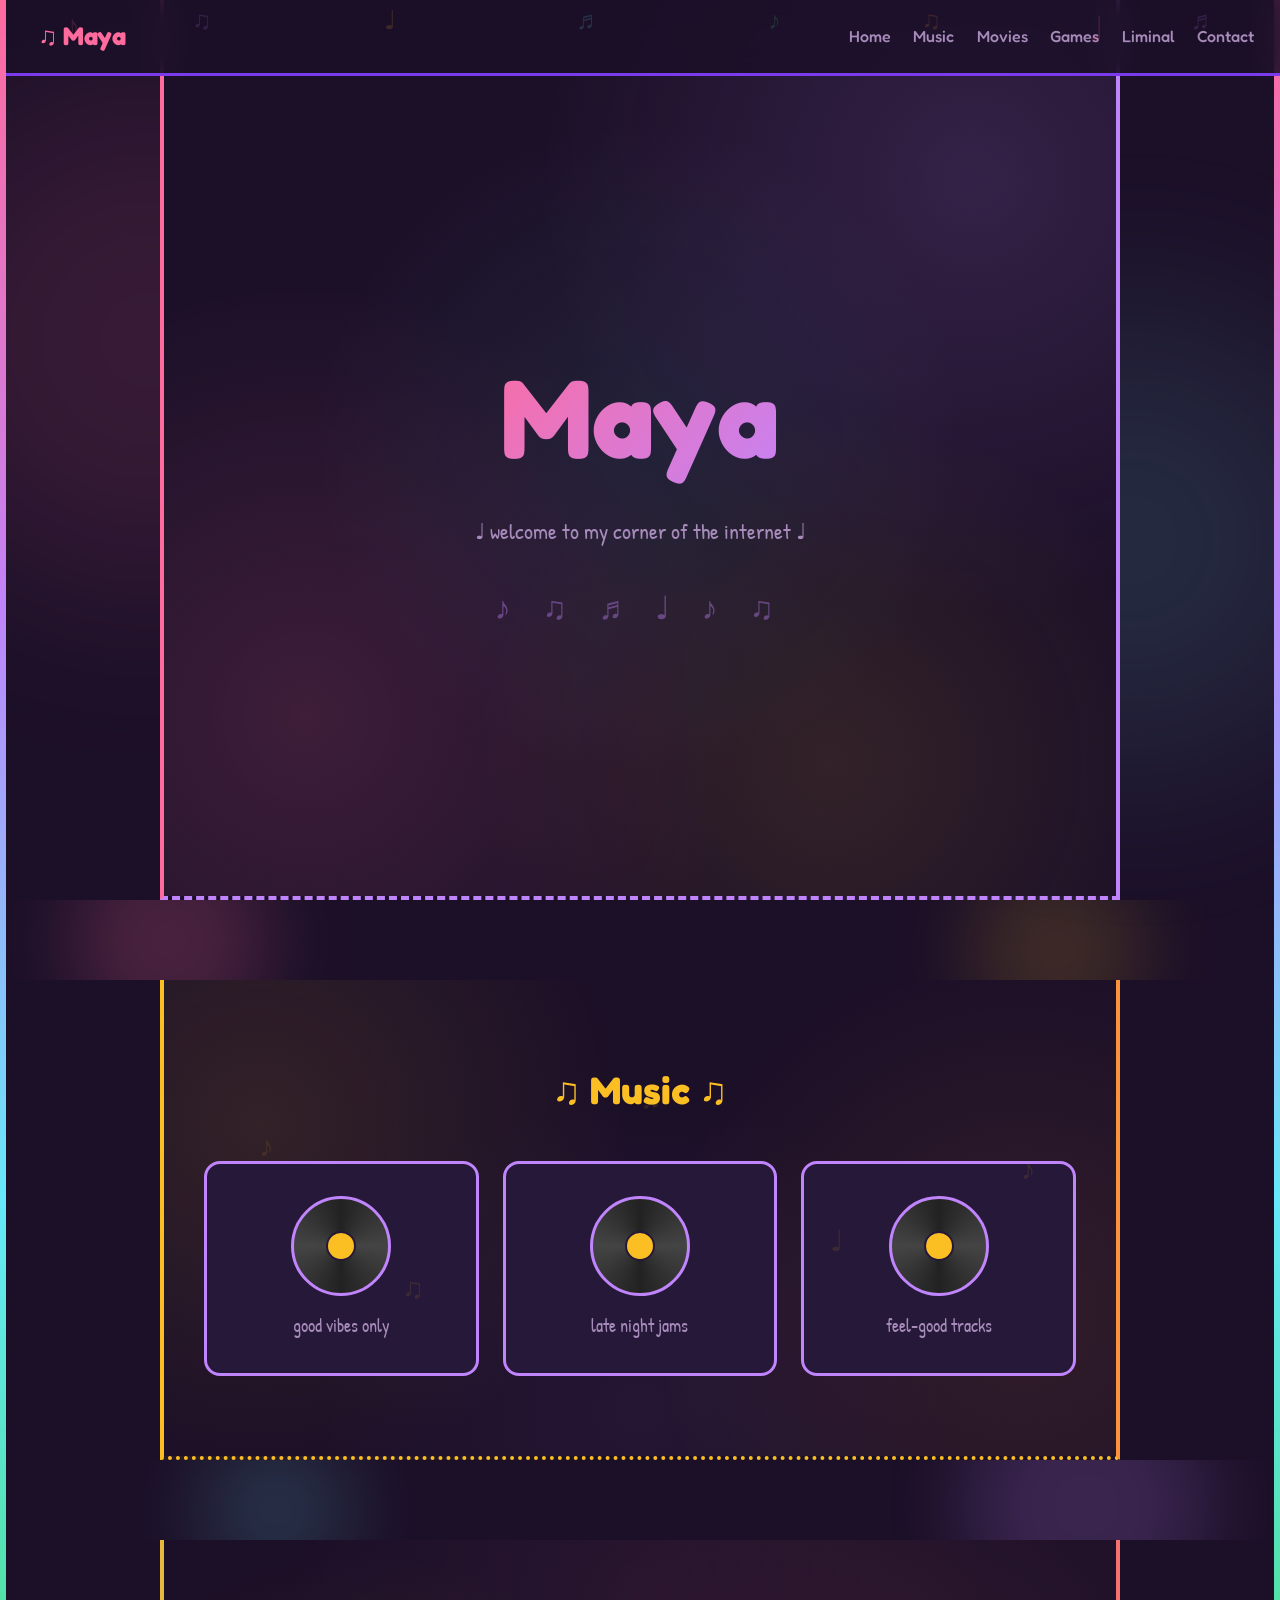
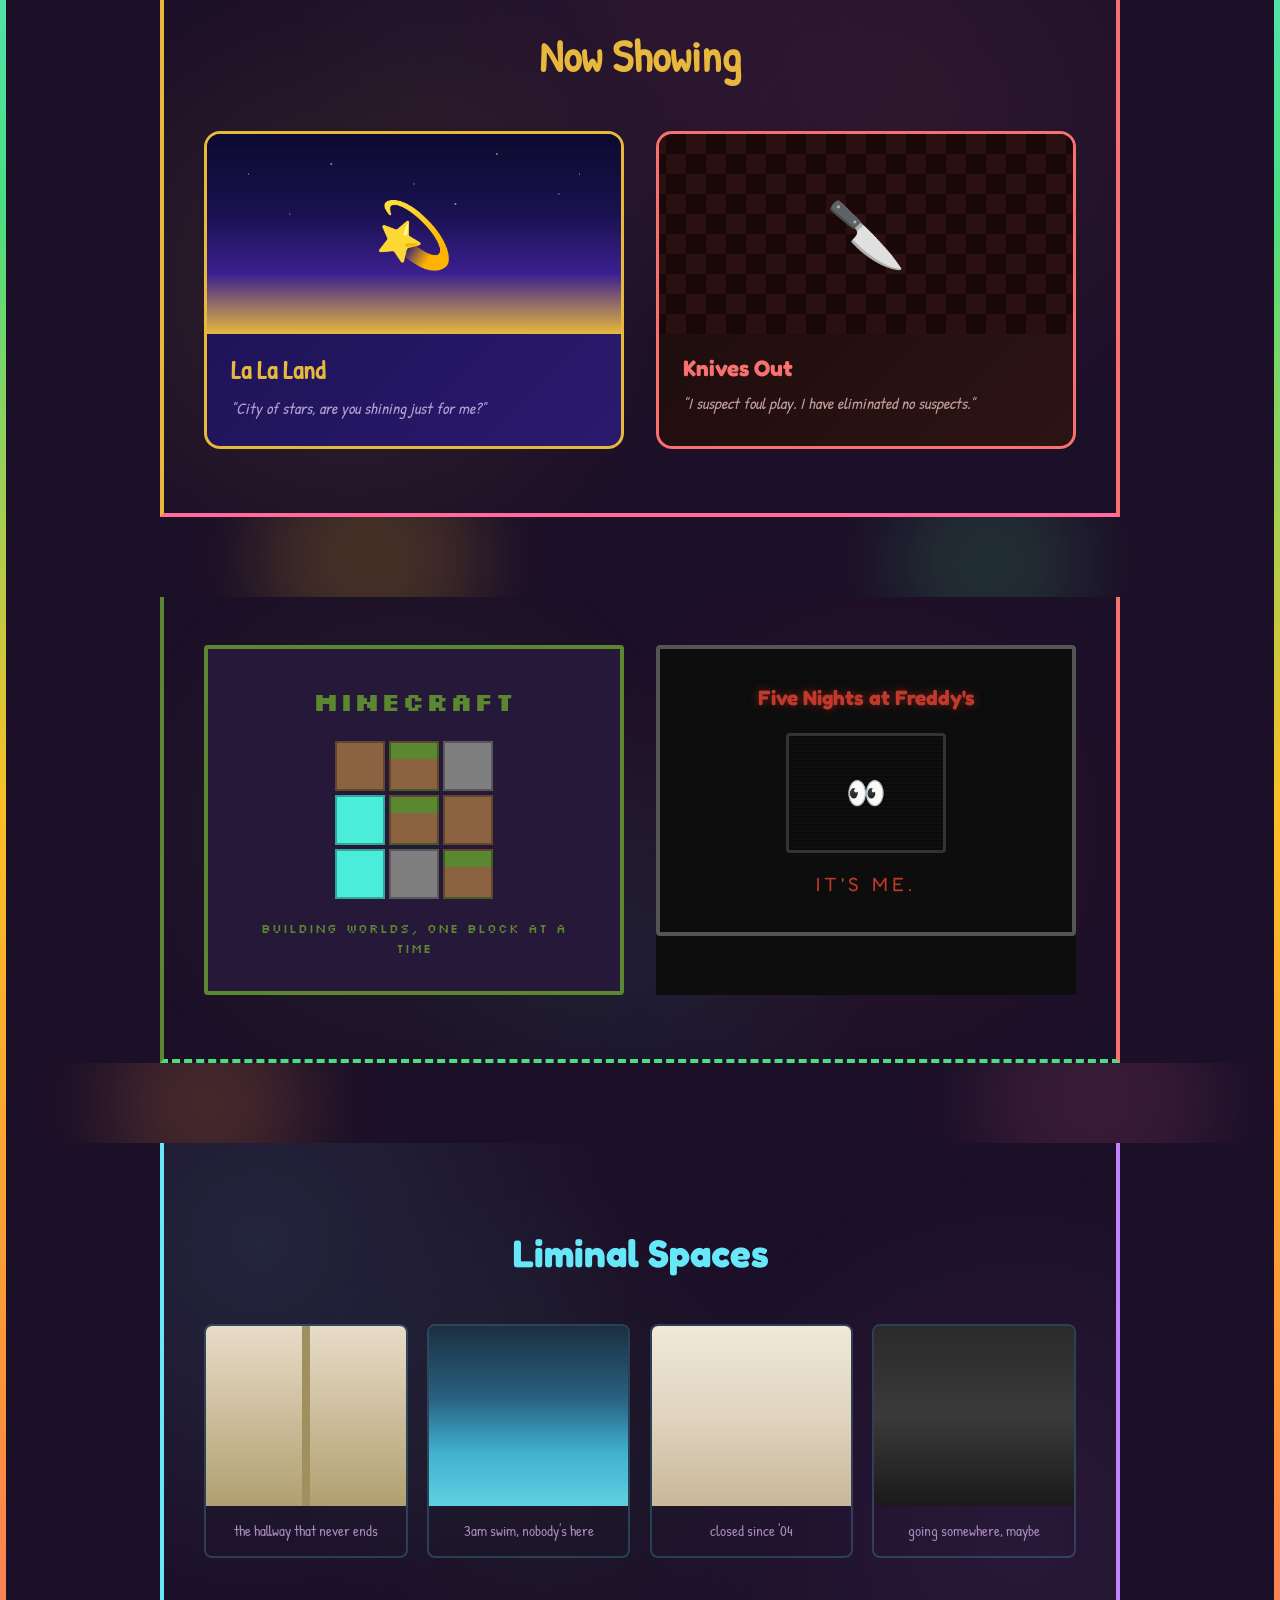
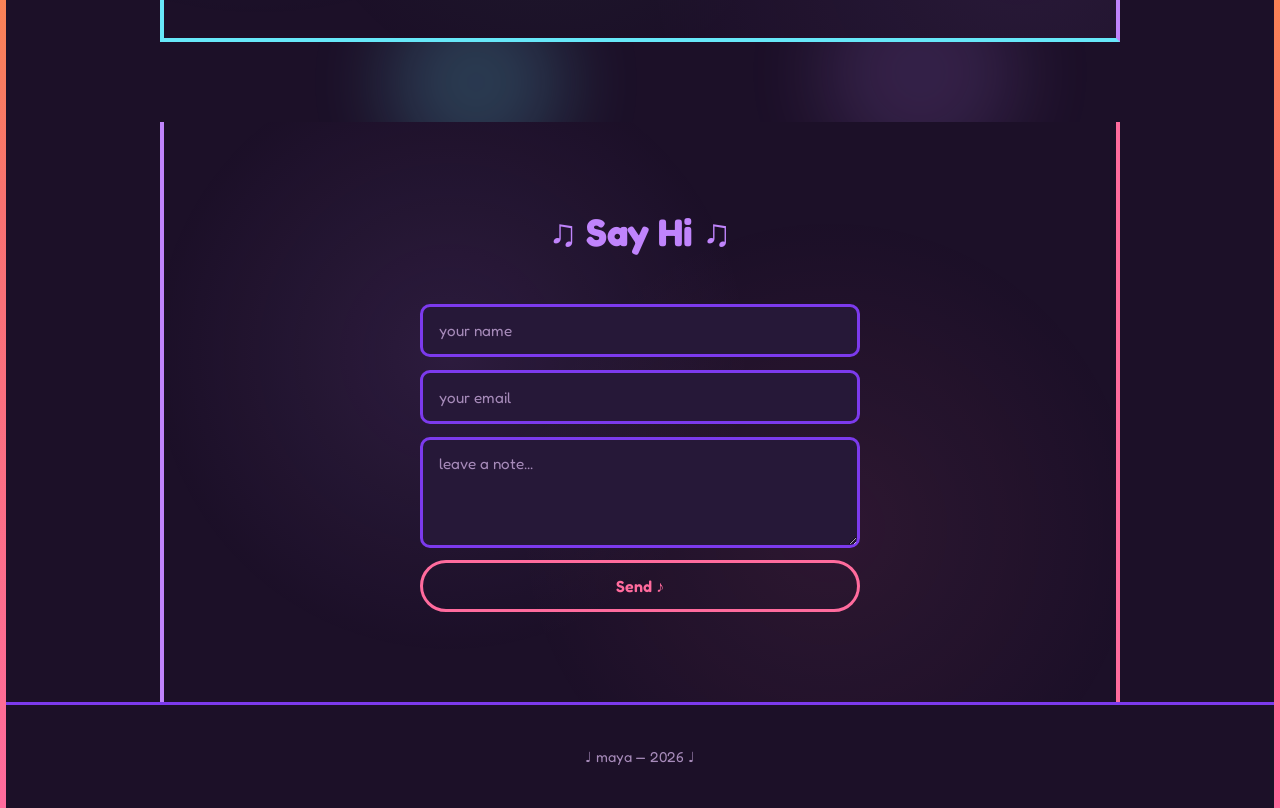
==== commit bd40c016: "Add colour splashes, side borders, and section dividers Co-authored-by: Copilot <223556219+Copilot@u" ====
--- a/index.html
+++ b/index.html
@@ -43,6 +43,8 @@
     <div class="hero-notes">♪ ♫ ♬ ♩ ♪ ♫</div>
   </section>
 
+  <div class="colour-splash splash-1"></div>
+
   <!-- MUSIC -->
   <section id="music" class="music">
     <h2>♫ Music ♫</h2>
@@ -75,6 +77,8 @@
     </div>
   </section>
 
+  <div class="colour-splash splash-2"></div>
+
   <!-- MOVIES -->
   <section id="movies" class="movies">
     <h2>Now Showing</h2>
@@ -96,6 +100,8 @@
       </div>
     </div>
   </section>
+
+  <div class="colour-splash splash-3"></div>
 
   <!-- GAMES -->
   <section id="games" class="games">
@@ -133,6 +139,8 @@
     </div>
   </section>
 
+  <div class="colour-splash splash-4"></div>
+
   <!-- LIMINAL SPACES -->
   <section id="liminal" class="liminal">
     <h2>Liminal Spaces</h2>
@@ -156,6 +164,8 @@
     </div>
   </section>
 
+  <div class="colour-splash splash-5"></div>
+
   <!-- CONTACT -->
   <section id="contact" class="contact">
     <h2>♫ Say Hi ♫</h2>
--- a/style.css
+++ b/style.css
@@ -33,6 +33,62 @@
   background: var(--bg);
   line-height: 1.6;
   overflow-x: hidden;
+  /* side borders — colorful gradient rails */
+  border-left: 6px solid;
+  border-right: 6px solid;
+  border-image: linear-gradient(
+    180deg,
+    var(--pink) 0%,
+    var(--purple) 15%,
+    var(--blue) 30%,
+    var(--green) 45%,
+    var(--gold) 60%,
+    var(--orange) 75%,
+    var(--red) 85%,
+    var(--pink) 100%
+  ) 1;
+}
+
+/* colour splash blobs behind content */
+body::before,
+body::after {
+  content: '';
+  position: fixed;
+  border-radius: 50%;
+  pointer-events: none;
+  z-index: 0;
+  filter: blur(100px);
+  opacity: 0.12;
+}
+
+body::before {
+  width: 500px;
+  height: 500px;
+  background: var(--pink);
+  top: 10%;
+  left: -8%;
+  animation: blobDrift1 20s ease-in-out infinite alternate;
+}
+
+body::after {
+  width: 450px;
+  height: 450px;
+  background: var(--blue);
+  bottom: 15%;
+  right: -6%;
+  animation: blobDrift2 18s ease-in-out infinite alternate;
+}
+
+@keyframes blobDrift1 {
+  0%   { transform: translate(0, 0) scale(1); }
+  50%  { transform: translate(60px, 80px) scale(1.15); }
+  100% { transform: translate(-30px, 160px) scale(0.95); }
+}
+
+@keyframes blobDrift2 {
+  0%   { transform: translate(0, 0) scale(1); }
+  50%  { transform: translate(-50px, -70px) scale(1.1); }
+  100% { transform: translate(40px, -140px) scale(0.9); }
 }
 
 /* ── Floating musical notes ── */
@@ -108,10 +164,14 @@
   padding: 6rem 2rem 2rem;
   position: relative;
   background:
-    radial-gradient(ellipse at 20% 50%, rgba(192, 132, 252, 0.12) 0%, transparent 50%),
-    radial-gradient(ellipse at 80% 50%, rgba(255, 107, 157, 0.1) 0%, transparent 50%),
+    radial-gradient(circle at 15% 80%, rgba(255, 107, 157, 0.15) 0%, transparent 40%),
+    radial-gradient(circle at 85% 20%, rgba(192, 132, 252, 0.15) 0%, transparent 40%),
+    radial-gradient(circle at 50% 50%, rgba(103, 232, 249, 0.08) 0%, transparent 50%),
+    radial-gradient(circle at 70% 85%, rgba(251, 191, 36, 0.1) 0%, transparent 35%),
     var(--bg);
   border-bottom: 4px dashed var(--purple);
+  border-left: 4px solid var(--pink);
+  border-right: 4px solid var(--purple);
 }
 
 .hero h1 {
@@ -156,6 +216,8 @@
   padding: 5rem 2rem;
   max-width: 960px;
   margin: 0 auto;
+  position: relative;
+  z-index: 1;
 }
 
 h2 {
@@ -170,6 +232,14 @@
 .music {
   position: relative;
   border-bottom: 4px dotted var(--gold);
+  border-left: 4px solid var(--gold);
+  border-right: 4px solid var(--orange);
+  padding-left: 2.5rem;
+  padding-right: 2.5rem;
+  background:
+    radial-gradient(circle at 10% 30%, rgba(251, 191, 36, 0.1) 0%, transparent 40%),
+    radial-gradient(circle at 90% 70%, rgba(251, 146, 60, 0.1) 0%, transparent 40%),
+    radial-gradient(circle at 50% 90%, rgba(192, 132, 252, 0.06) 0%, transparent 50%);
 }
 
 .music h2 { color: var(--gold); }
@@ -241,7 +311,15 @@
 /* ── Movies Section ── */
 .movies {
   border-bottom: 4px solid var(--pink);
+  border-left: 4px solid var(--lala-gold);
+  border-right: 4px solid var(--red);
+  padding-left: 2.5rem;
+  padding-right: 2.5rem;
   padding-bottom: 4rem;
+  background:
+    radial-gradient(circle at 20% 60%, rgba(232, 184, 61, 0.1) 0%, transparent 40%),
+    radial-gradient(circle at 80% 30%, rgba(248, 113, 113, 0.08) 0%, transparent 40%),
+    radial-gradient(circle at 50% 10%, rgba(255, 107, 157, 0.06) 0%, transparent 50%);
 }
 
 .movies h2 {
@@ -342,8 +420,16 @@
 /* ── Games Section ── */
 .games {
   border-bottom: 4px dashed var(--green);
+  border-left: 4px solid var(--mc-green);
+  border-right: 4px solid var(--red);
+  padding-left: 2.5rem;
+  padding-right: 2.5rem;
   padding-top: 3rem;
   padding-bottom: 4rem;
+  background:
+    radial-gradient(circle at 25% 50%, rgba(91, 135, 49, 0.1) 0%, transparent 40%),
+    radial-gradient(circle at 75% 50%, rgba(192, 57, 43, 0.08) 0%, transparent 40%),
+    radial-gradient(circle at 50% 80%, rgba(74, 237, 217, 0.06) 0%, transparent 40%);
 }
 
 .games-split {
@@ -488,6 +574,14 @@
 /* ── Liminal Spaces ── */
 .liminal {
   border-bottom: 4px solid var(--blue);
+  border-left: 4px solid var(--blue);
+  border-right: 4px solid var(--purple);
+  padding-left: 2.5rem;
+  padding-right: 2.5rem;
+  background:
+    radial-gradient(circle at 10% 20%, rgba(103, 232, 249, 0.1) 0%, transparent 40%),
+    radial-gradient(circle at 90% 80%, rgba(192, 132, 252, 0.08) 0%, transparent 40%),
+    radial-gradient(circle at 40% 60%, rgba(74, 222, 128, 0.05) 0%, transparent 40%);
 }
 
 .liminal h2 { color: var(--blue); }
@@ -549,6 +643,13 @@
 /* ── Contact ── */
 .contact {
   text-align: center;
+  border-left: 4px solid var(--purple);
+  border-right: 4px solid var(--pink);
+  padding-left: 2.5rem;
+  padding-right: 2.5rem;
+  background:
+    radial-gradient(circle at 30% 40%, rgba(192, 132, 252, 0.1) 0%, transparent 40%),
+    radial-gradient(circle at 70% 70%, rgba(255, 107, 157, 0.08) 0%, transparent 40%);
 }
 
 .contact h2 { color: var(--purple); }
@@ -613,6 +714,99 @@
   font-size: 0.9rem;
   color: var(--muted);
   border-top: 3px solid var(--border);
+  position: relative;
+  z-index: 1;
+}
+
+/* ── Colour Splash Dividers ── */
+.colour-splash {
+  height: 80px;
+  position: relative;
+  z-index: 1;
+  overflow: hidden;
+}
+
+.colour-splash::before,
+.colour-splash::after {
+  content: '';
+  position: absolute;
+  border-radius: 50%;
+  filter: blur(40px);
+}
+
+.splash-1::before {
+  width: 200px; height: 200px;
+  background: var(--pink);
+  opacity: 0.2;
+  left: 5%;
+  top: -60px;
+}
+.splash-1::after {
+  width: 180px; height: 180px;
+  background: var(--gold);
+  opacity: 0.15;
+  right: 10%;
+  top: -40px;
+}
+
+.splash-2::before {
+  width: 250px; height: 250px;
+  background: var(--purple);
+  opacity: 0.18;
+  right: 5%;
+  top: -80px;
+}
+.splash-2::after {
+  width: 160px; height: 160px;
+  background: var(--blue);
+  opacity: 0.15;
+  left: 15%;
+  top: -30px;
+}
+
+.splash-3::before {
+  width: 220px; height: 220px;
+  background: var(--gold);
+  opacity: 0.18;
+  left: 20%;
+  top: -70px;
+}
+.splash-3::after {
+  width: 190px; height: 190px;
+  background: var(--green);
+  opacity: 0.15;
+  right: 15%;
+  top: -50px;
+}
+
+.splash-4::before {
+  width: 200px; height: 200px;
+  background: var(--orange);
+  opacity: 0.18;
+  left: 8%;
+  top: -60px;
+}
+.splash-4::after {
+  width: 230px; height: 230px;
+  background: var(--pink);
+  opacity: 0.12;
+  right: 5%;
+  top: -80px;
+}
+
+.splash-5::before {
+  width: 180px; height: 180px;
+  background: var(--blue);
+  opacity: 0.2;
+  left: 30%;
+  top: -50px;
+}
+.splash-5::after {
+  width: 200px; height: 200px;
+  background: var(--purple);
+  opacity: 0.15;
+  right: 20%;
+  top: -70px;
 }
 
 /* ── Responsive ── */
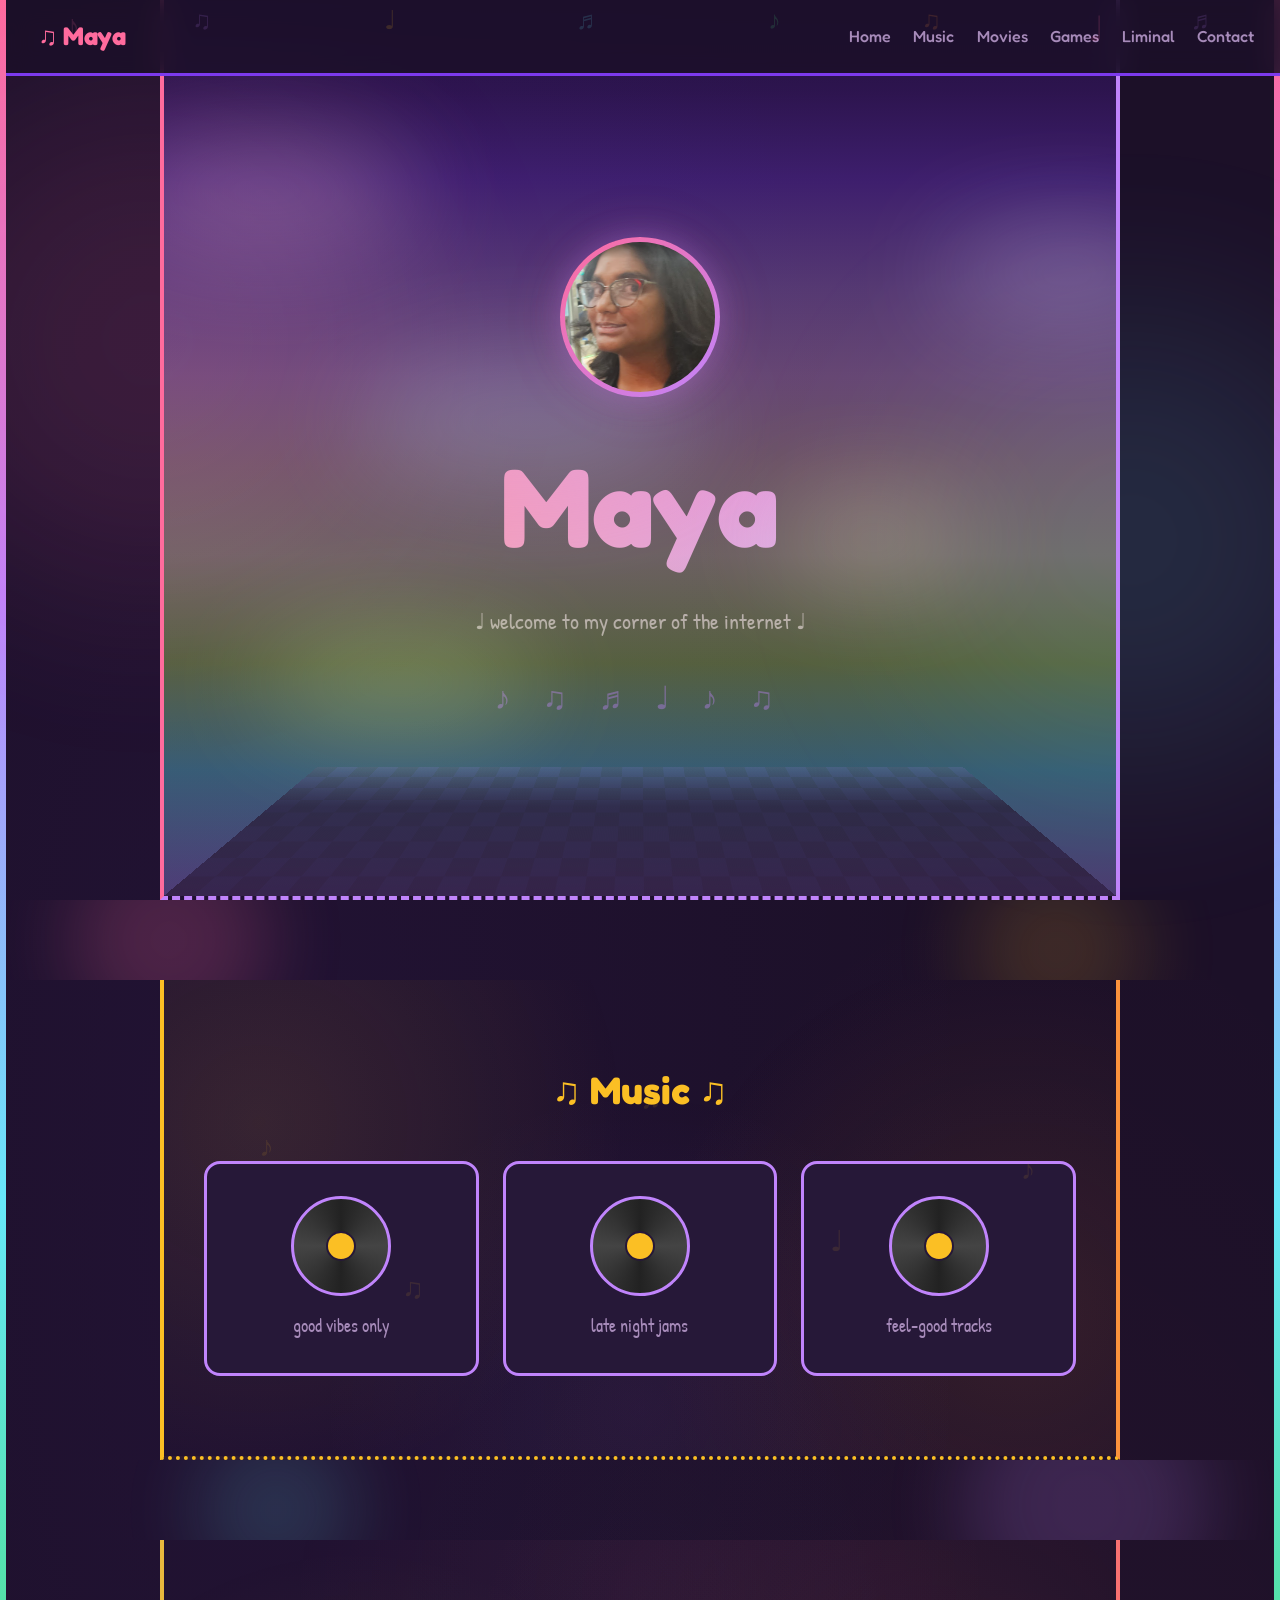
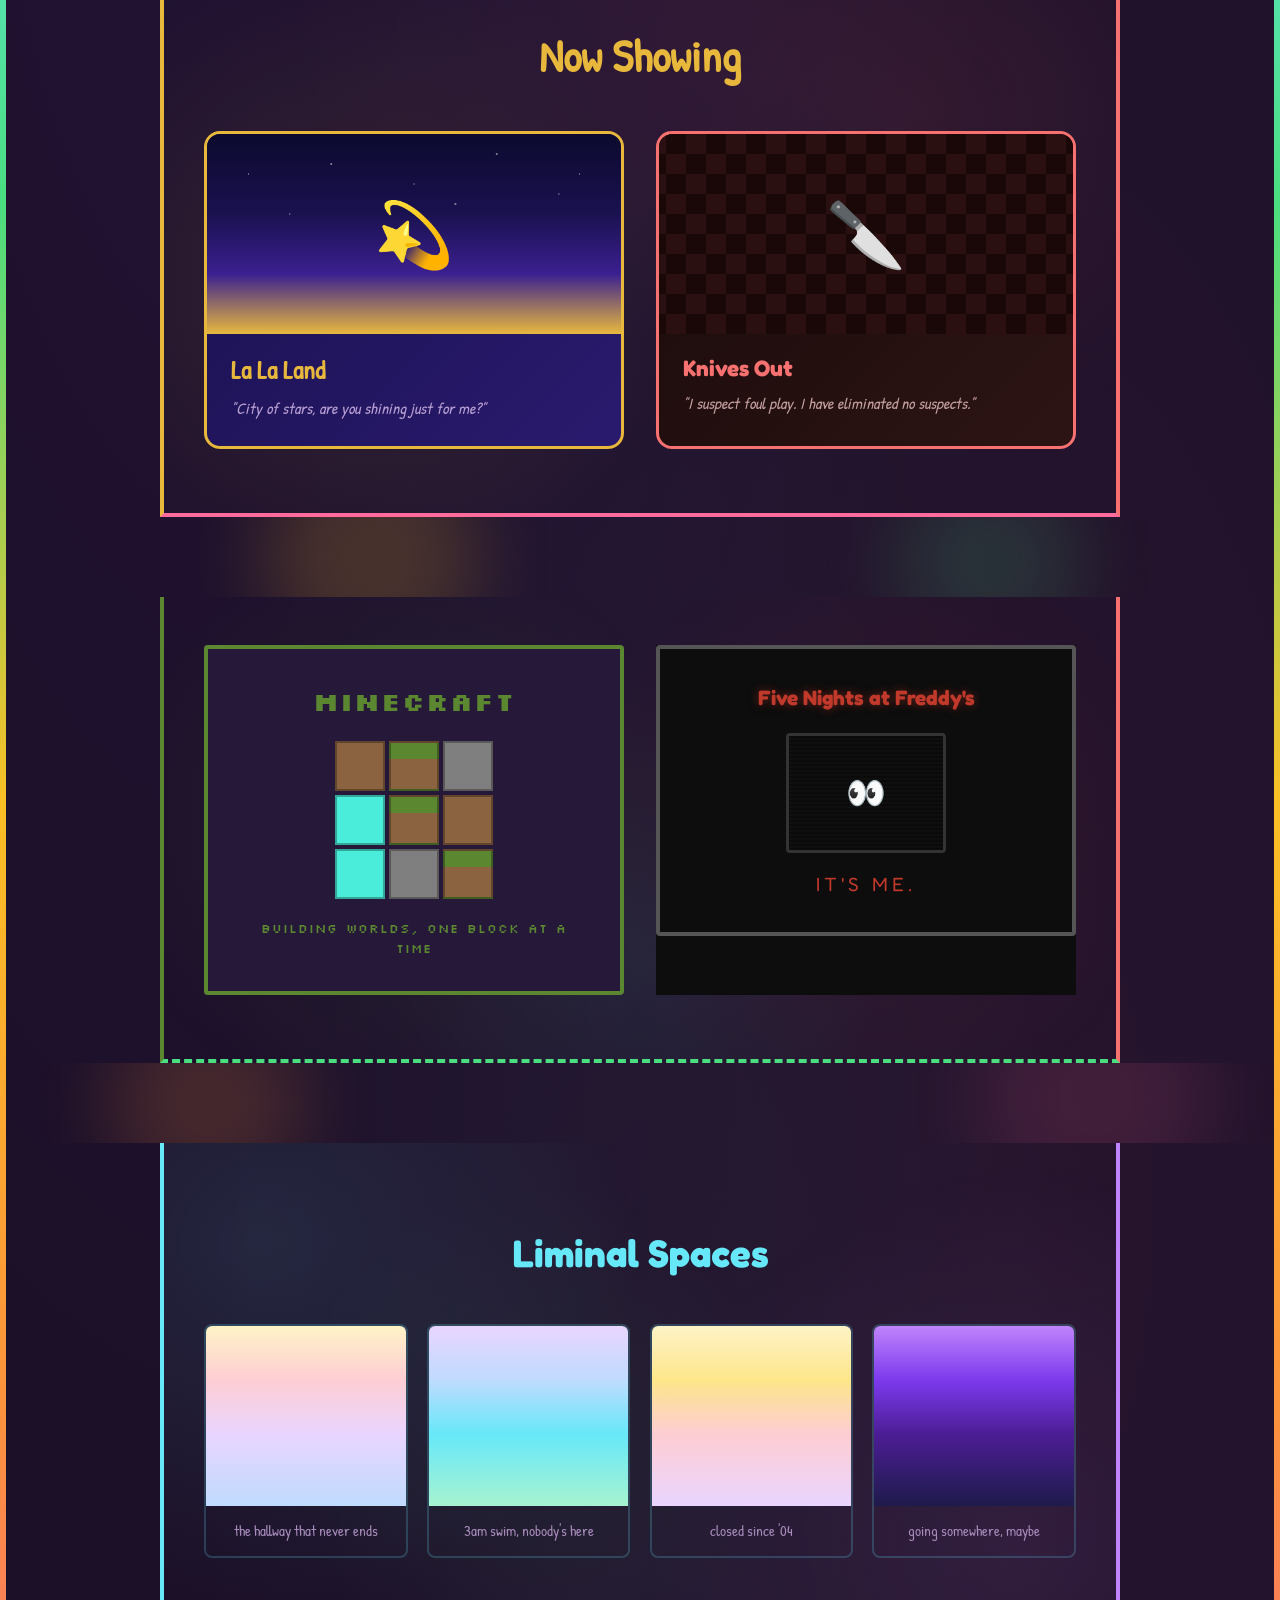
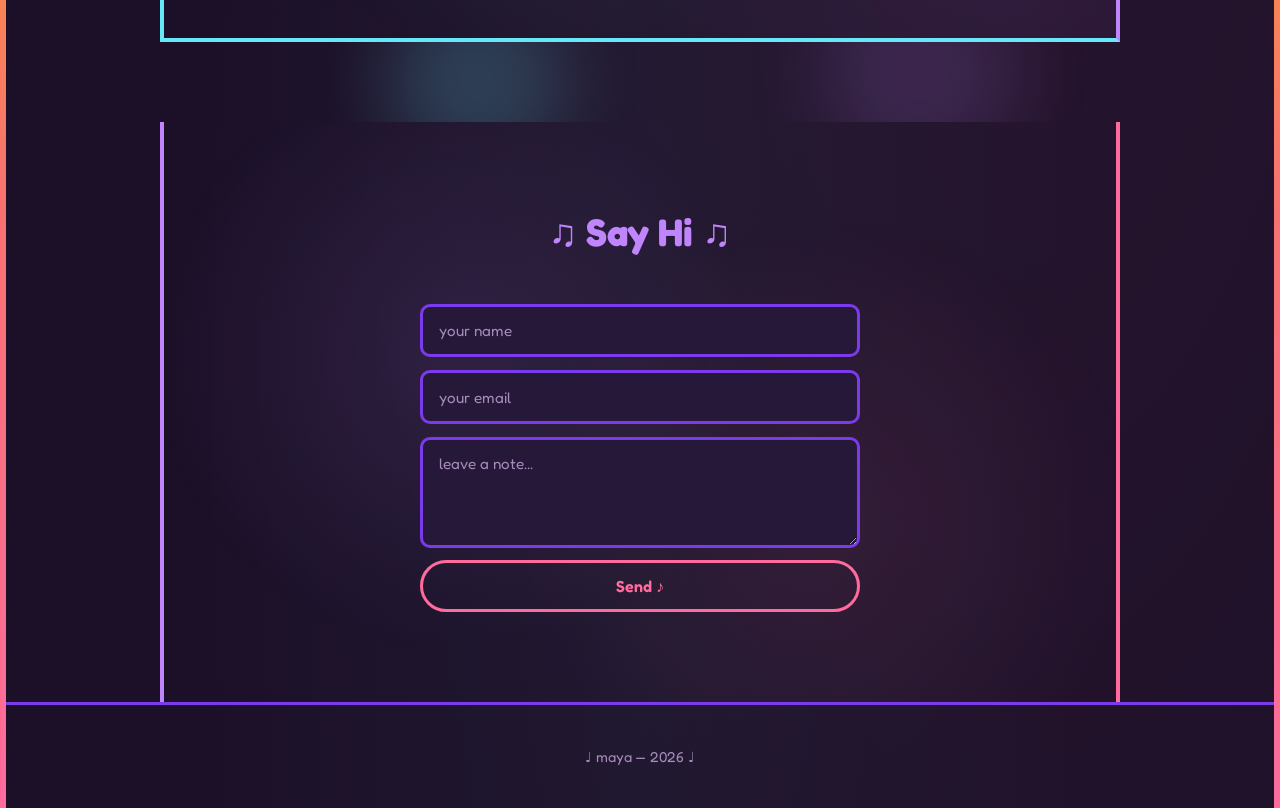
==== commit 985d71d9: "Dreamcore liminal background, profile pic, surreal colours Co-authored-by: Copilot <223556219+Copilo" ====
--- a/index.html
+++ b/index.html
@@ -36,7 +36,19 @@
 
   <!-- HERO -->
   <section id="home" class="hero">
+    <div class="dreamcore-sky"></div>
+    <div class="dreamcore-clouds">
+      <div class="cloud c1"></div>
+      <div class="cloud c2"></div>
+      <div class="cloud c3"></div>
+      <div class="cloud c4"></div>
+      <div class="cloud c5"></div>
+    </div>
+    <div class="dreamcore-floor"></div>
     <div class="hero-content">
+      <div class="profile-ring">
+        <img src="profile.png" alt="Maya" class="profile-pic" />
+      </div>
       <h1>Maya</h1>
       <p class="subtitle">♩ welcome to my corner of the internet ♩</p>
     </div>
--- a/style.css
+++ b/style.css
@@ -30,7 +30,11 @@
 body {
   font-family: 'Fredoka', sans-serif;
   color: var(--text);
-  background: var(--bg);
+  background:
+    radial-gradient(ellipse at 20% 30%, rgba(124, 58, 237, 0.06) 0%, transparent 50%),
+    radial-gradient(ellipse at 80% 70%, rgba(255, 107, 157, 0.05) 0%, transparent 50%),
+    radial-gradient(ellipse at 50% 90%, rgba(103, 232, 249, 0.04) 0%, transparent 50%),
+    var(--bg);
   line-height: 1.6;
   overflow-x: hidden;
   /* side borders — colorful gradient rails */
@@ -163,15 +167,103 @@
   text-align: center;
   padding: 6rem 2rem 2rem;
   position: relative;
-  background:
-    radial-gradient(circle at 15% 80%, rgba(255, 107, 157, 0.15) 0%, transparent 40%),
-    radial-gradient(circle at 85% 20%, rgba(192, 132, 252, 0.15) 0%, transparent 40%),
-    radial-gradient(circle at 50% 50%, rgba(103, 232, 249, 0.08) 0%, transparent 50%),
-    radial-gradient(circle at 70% 85%, rgba(251, 191, 36, 0.1) 0%, transparent 35%),
-    var(--bg);
+  overflow: hidden;
   border-bottom: 4px dashed var(--purple);
   border-left: 4px solid var(--pink);
   border-right: 4px solid var(--purple);
+}
+
+/* dreamcore sky — soft surreal gradient */
+.dreamcore-sky {
+  position: absolute;
+  inset: 0;
+  background:
+    linear-gradient(
+      180deg,
+      #2e1065 0%,
+      #4c1d95 10%,
+      #7c3aed 20%,
+      #c084fc 32%,
+      #f0abfc 42%,
+      #fecdd3 52%,
+      #fef3c7 62%,
+      #bef264 74%,
+      #67e8f9 86%,
+      #a78bfa 100%
+    );
+  opacity: 0.35;
+  z-index: 0;
+}
+
+/* soft floating clouds */
+.dreamcore-clouds {
+  position: absolute;
+  inset: 0;
+  z-index: 1;
+  pointer-events: none;
+  overflow: hidden;
+}
+
+.cloud {
+  position: absolute;
+  border-radius: 50%;
+  filter: blur(50px);
+  opacity: 0.25;
+}
+
+.c1 { width: 300px; height: 120px; background: #fecdd3; top: 15%; left: -5%; animation: cloudFloat 25s ease-in-out infinite alternate; }
+.c2 { width: 250px; height: 100px; background: #e9d5ff; top: 25%; right: -8%; animation: cloudFloat 30s ease-in-out infinite alternate-reverse; }
+.c3 { width: 350px; height: 130px; background: #bfdbfe; top: 40%; left: 20%; animation: cloudFloat 22s ease-in-out infinite alternate; }
+.c4 { width: 200px; height: 90px; background: #fef3c7; top: 55%; right: 15%; animation: cloudFloat 28s ease-in-out infinite alternate-reverse; }
+.c5 { width: 280px; height: 110px; background: #d9f99d; top: 70%; left: 10%; animation: cloudFloat 26s ease-in-out infinite alternate; }
+
+@keyframes cloudFloat {
+  0%   { transform: translateX(0) translateY(0); }
+  50%  { transform: translateX(60px) translateY(-20px); }
+  100% { transform: translateX(-40px) translateY(10px); }
+}
+
+/* checkerboard floor — classic dreamcore */
+.dreamcore-floor {
+  position: absolute;
+  bottom: 0;
+  left: 0;
+  right: 0;
+  height: 30%;
+  z-index: 1;
+  background:
+    linear-gradient(180deg, transparent 0%, rgba(28, 16, 40, 0.6) 40%),
+    repeating-conic-gradient(
+      rgba(192, 132, 252, 0.12) 0% 25%,
+      rgba(255, 107, 157, 0.06) 0% 50%
+    ) 0 0 / 60px 60px;
+  transform: perspective(400px) rotateX(45deg);
+  transform-origin: bottom center;
+}
+
+/* profile pic */
+.profile-ring {
+  width: 160px;
+  height: 160px;
+  border-radius: 50%;
+  padding: 5px;
+  background: linear-gradient(135deg, var(--pink), var(--purple), var(--blue), var(--gold));
+  background-size: 300% 300%;
+  animation: shimmer 6s ease-in-out infinite;
+  margin: 0 auto 1.2rem;
+  box-shadow:
+    0 0 30px rgba(192, 132, 252, 0.3),
+    0 0 60px rgba(255, 107, 157, 0.15);
+  z-index: 2;
+  position: relative;
+}
+
+.profile-pic {
+  width: 100%;
+  height: 100%;
+  border-radius: 50%;
+  object-fit: cover;
+  display: block;
 }
 
 .hero h1 {
@@ -613,24 +705,20 @@
 .liminal-img.hall {
   background: linear-gradient(
     180deg,
-    #e8dcc8 0%, #d4c4a0 20%, #c4b48e 40%,
-    #b0a070 100%
+    #fef3c7 0%, #fecdd3 30%, #e9d5ff 60%, #bfdbfe 100%
   );
-  background-image:
-    repeating-linear-gradient(90deg, transparent, transparent 48%, #a09060 48%, #a09060 52%, transparent 52%),
-    linear-gradient(180deg, #e8dcc8, #b0a070);
 }
 
 .liminal-img.pool {
-  background: linear-gradient(180deg, #1a3040 0%, #2a6080 40%, #40b0d0 70%, #60d0e0 100%);
+  background: linear-gradient(180deg, #e9d5ff 0%, #bfdbfe 30%, #67e8f9 60%, #a7f3d0 100%);
 }
 
 .liminal-img.mall {
-  background: linear-gradient(180deg, #f0e8d8 0%, #e0d4c0 50%, #c8b898 100%);
+  background: linear-gradient(180deg, #fef3c7 0%, #fde68a 30%, #fecdd3 60%, #e9d5ff 100%);
 }
 
 .liminal-img.stairs {
-  background: linear-gradient(180deg, #2a2a2a 0%, #3a3a3a 50%, #1a1a1a 100%);
+  background: linear-gradient(180deg, #c084fc 0%, #7c3aed 30%, #4c1d95 60%, #1e1b4b 100%);
 }
 
 .liminal-card p {
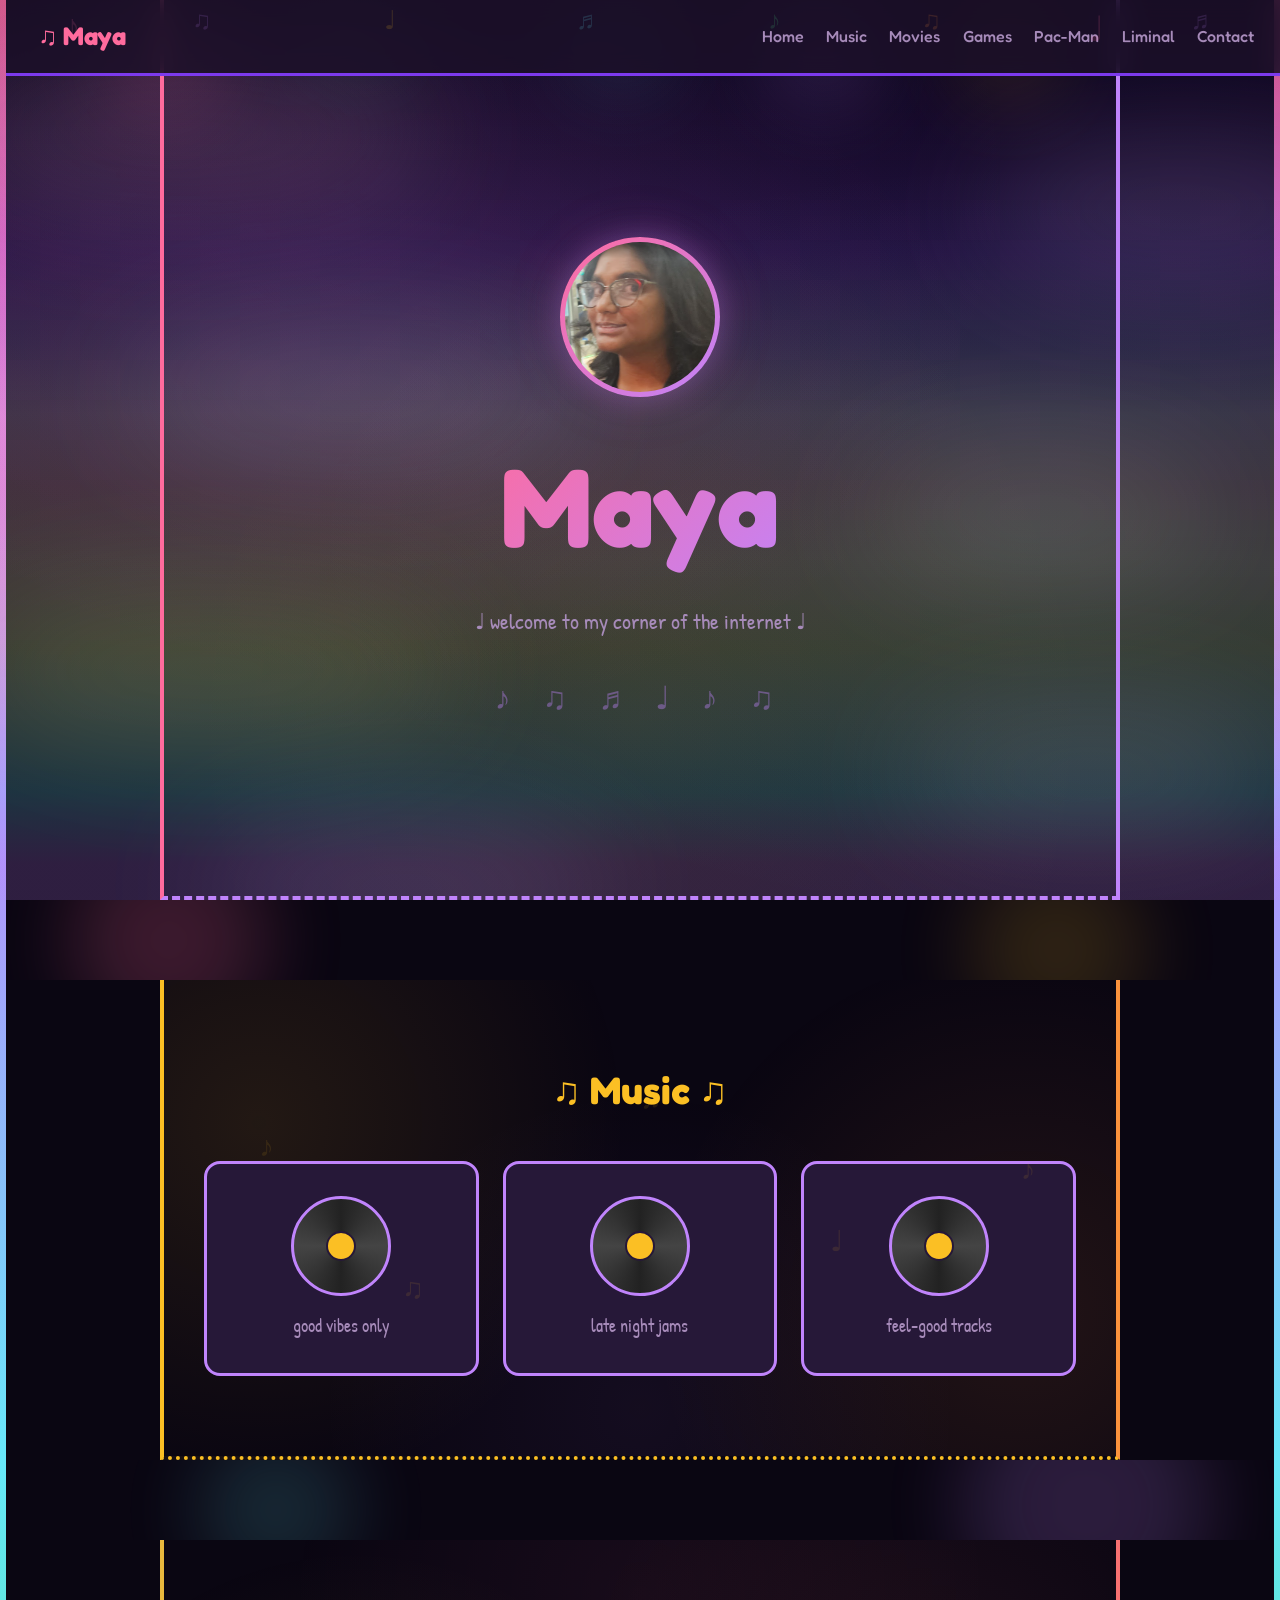
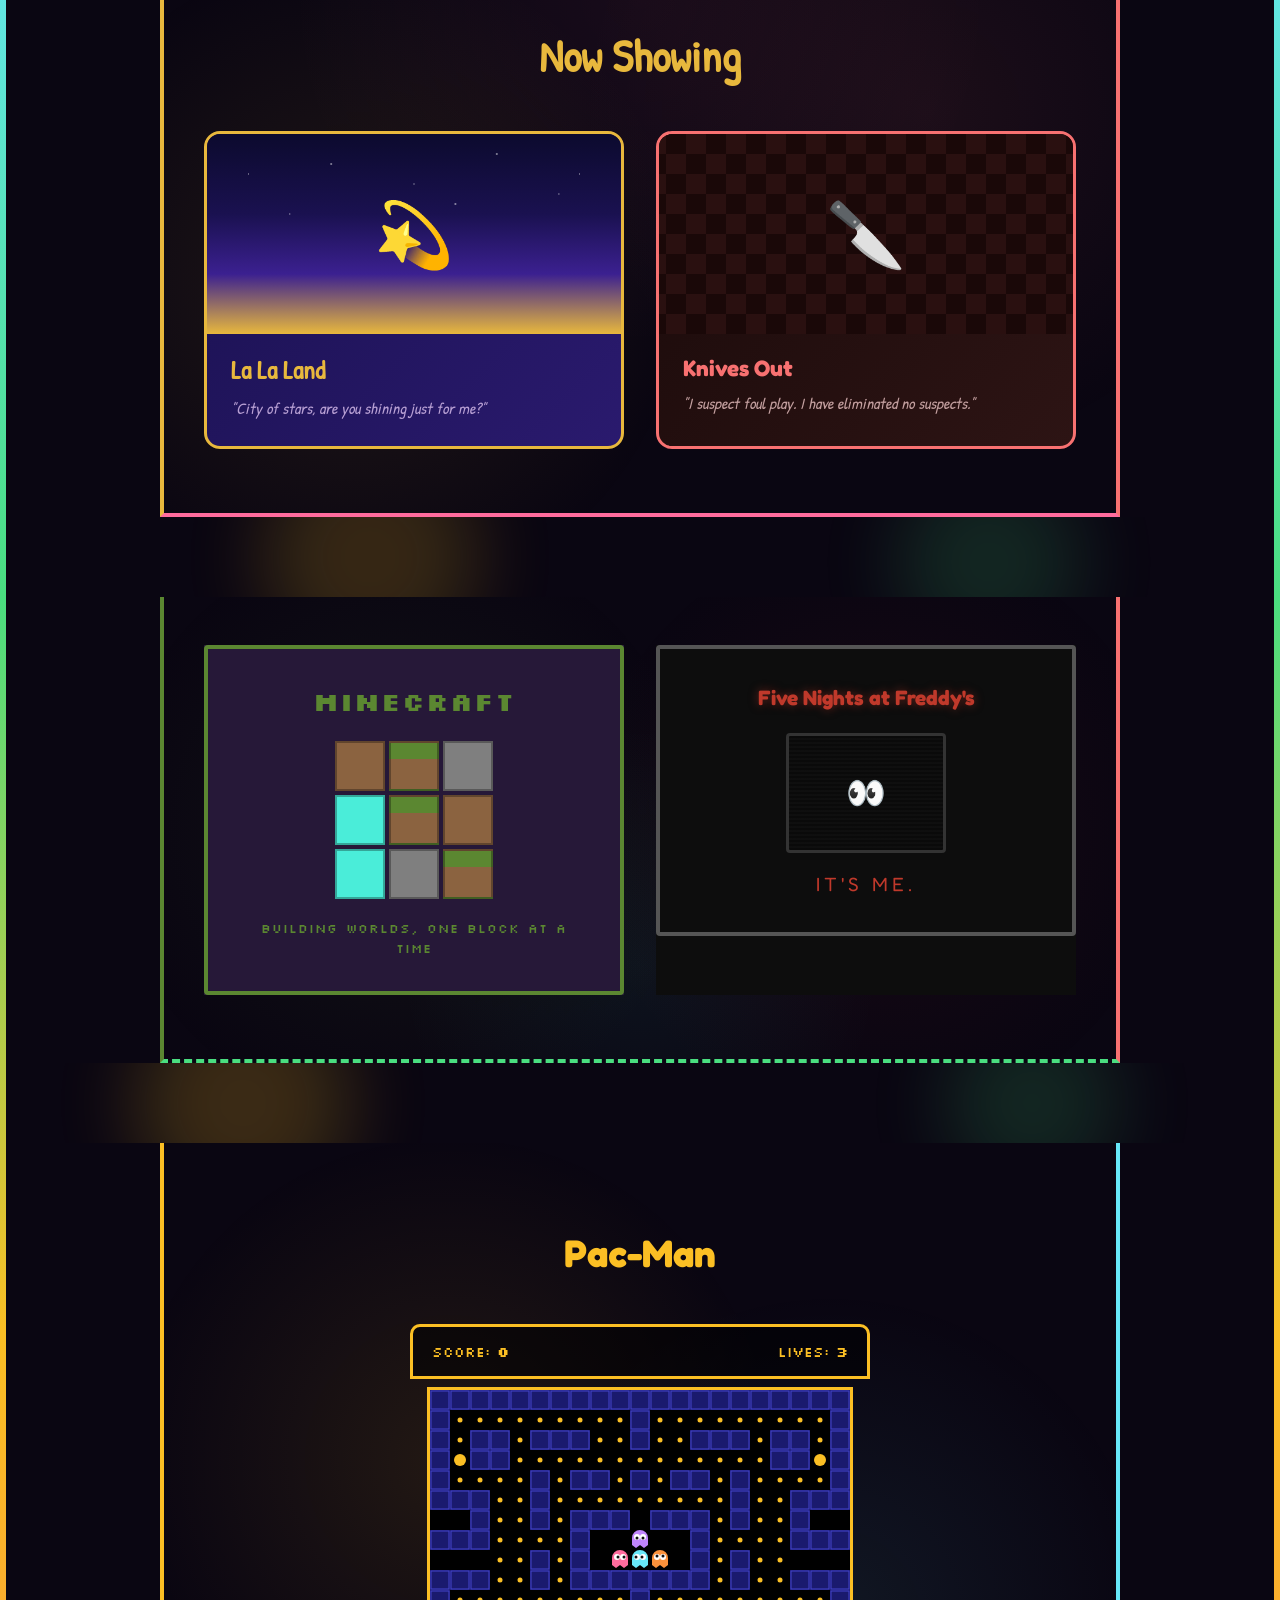
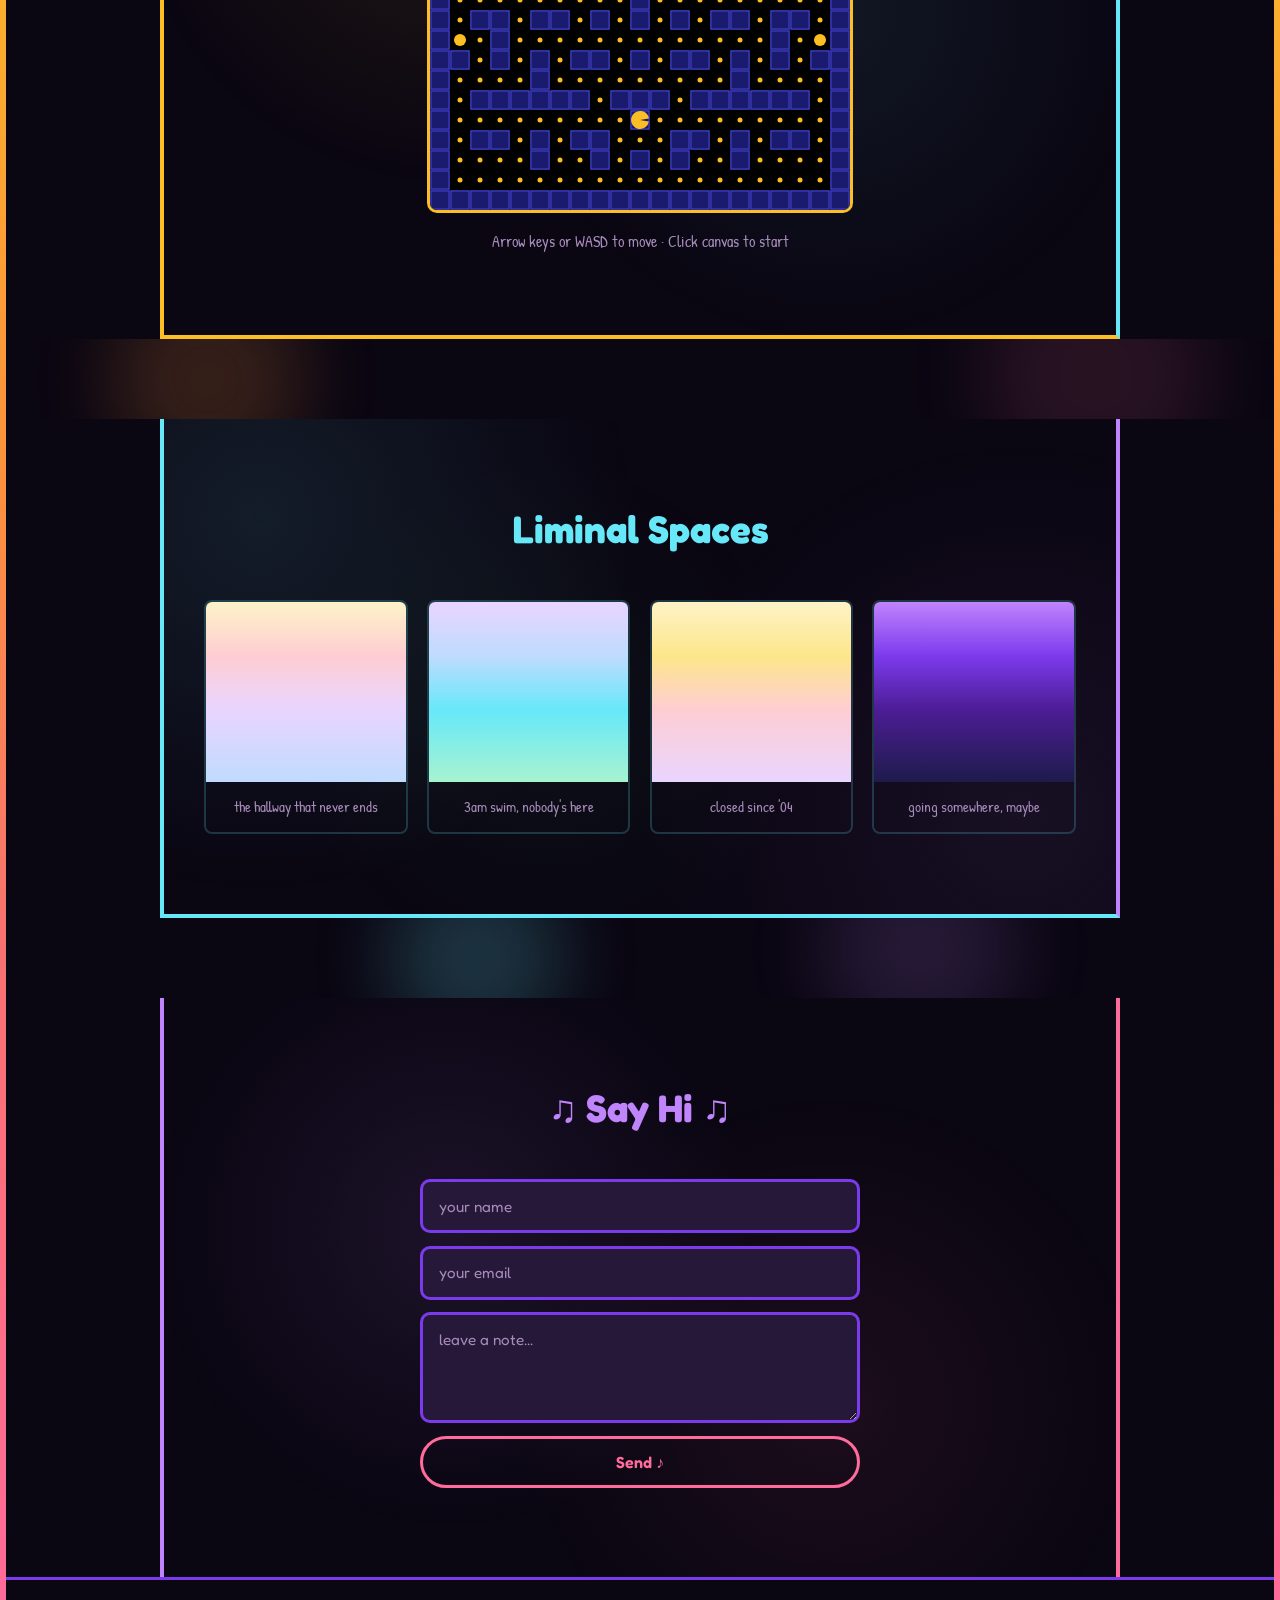
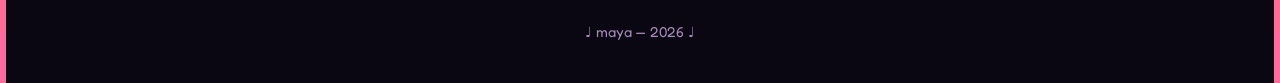
==== commit 9187180d: "Full dreamcore background, playable Pac-Man game Co-authored-by: Copilot <223556219+Copilot@users.no" ====
--- a/index.html
+++ b/index.html
@@ -11,6 +11,25 @@
 </head>
 <body>
 
+  <!-- full-page dreamcore layers -->
+  <div class="dream-bg" aria-hidden="true">
+    <div class="dream-sky"></div>
+    <div class="dream-checker"></div>
+    <div class="dream-cloud dc1"></div>
+    <div class="dream-cloud dc2"></div>
+    <div class="dream-cloud dc3"></div>
+    <div class="dream-cloud dc4"></div>
+    <div class="dream-cloud dc5"></div>
+    <div class="dream-cloud dc6"></div>
+    <div class="dream-cloud dc7"></div>
+    <div class="dream-orb orb1"></div>
+    <div class="dream-orb orb2"></div>
+    <div class="dream-orb orb3"></div>
+    <div class="dream-orb orb4"></div>
+    <div class="dream-orb orb5"></div>
+    <div class="dream-haze"></div>
+  </div>
+
   <div class="floating-notes" aria-hidden="true">
     <span class="note n1">♪</span>
     <span class="note n2">♫</span>
@@ -29,6 +48,7 @@
       <li><a href="#music">Music</a></li>
       <li><a href="#movies">Movies</a></li>
       <li><a href="#games">Games</a></li>
+      <li><a href="#pacman">Pac-Man</a></li>
       <li><a href="#liminal">Liminal</a></li>
       <li><a href="#contact">Contact</a></li>
     </ul>
@@ -36,15 +56,6 @@
 
   <!-- HERO -->
   <section id="home" class="hero">
-    <div class="dreamcore-sky"></div>
-    <div class="dreamcore-clouds">
-      <div class="cloud c1"></div>
-      <div class="cloud c2"></div>
-      <div class="cloud c3"></div>
-      <div class="cloud c4"></div>
-      <div class="cloud c5"></div>
-    </div>
-    <div class="dreamcore-floor"></div>
     <div class="hero-content">
       <div class="profile-ring">
         <img src="profile.png" alt="Maya" class="profile-pic" />
@@ -118,7 +129,6 @@
   <!-- GAMES -->
   <section id="games" class="games">
     <div class="games-split">
-
       <div class="game-panel minecraft-panel">
         <div class="pixel-border">
           <h3>Minecraft</h3>
@@ -136,7 +146,6 @@
           <p class="mc-text">building worlds, one block at a time</p>
         </div>
       </div>
-
       <div class="game-panel fnaf-panel">
         <div class="fnaf-border">
           <h3>Five Nights at Freddy's</h3>
@@ -147,7 +156,21 @@
           <p class="fnaf-text">it's me.</p>
         </div>
       </div>
-
+    </div>
+  </section>
+
+  <div class="colour-splash splash-6"></div>
+
+  <!-- PAC-MAN -->
+  <section id="pacman" class="pacman-section">
+    <h2>Pac-Man</h2>
+    <div class="pacman-wrapper">
+      <div class="pacman-hud">
+        <span>Score: <strong id="pac-score">0</strong></span>
+        <span>Lives: <strong id="pac-lives">3</strong></span>
+      </div>
+      <canvas id="pacman-canvas" width="420" height="420"></canvas>
+      <p class="pacman-hint">Arrow keys or WASD to move · Click canvas to start</p>
     </div>
   </section>
 
@@ -194,6 +217,7 @@
     <p>♩ maya — 2026 ♩</p>
   </footer>
 
+  <script src="pacman.js"></script>
   <script src="script.js"></script>
 </body>
 </html>
--- a/style.css
+++ b/style.css
@@ -30,14 +30,9 @@
 body {
   font-family: 'Fredoka', sans-serif;
   color: var(--text);
-  background:
-    radial-gradient(ellipse at 20% 30%, rgba(124, 58, 237, 0.06) 0%, transparent 50%),
-    radial-gradient(ellipse at 80% 70%, rgba(255, 107, 157, 0.05) 0%, transparent 50%),
-    radial-gradient(ellipse at 50% 90%, rgba(103, 232, 249, 0.04) 0%, transparent 50%),
-    var(--bg);
+  background: #0a0612;
   line-height: 1.6;
   overflow-x: hidden;
-  /* side borders — colorful gradient rails */
   border-left: 6px solid;
   border-right: 6px solid;
   border-image: linear-gradient(
@@ -53,46 +48,98 @@
   ) 1;
 }
 
-/* colour splash blobs behind content */
-body::before,
-body::after {
-  content: '';
+/* ── Full-page dreamcore background ── */
+.dream-bg {
   position: fixed;
+  inset: 0;
+  z-index: 0;
+  pointer-events: none;
+  overflow: hidden;
+}
+
+.dream-sky {
+  position: absolute;
+  inset: 0;
+  background: linear-gradient(
+    180deg,
+    #1a0a2e 0%,
+    #2e1065 8%,
+    #4c1d95 18%,
+    #7c3aed 28%,
+    #a78bfa 38%,
+    #e9d5ff 46%,
+    #fecdd3 54%,
+    #fef3c7 62%,
+    #d9f99d 72%,
+    #a7f3d0 80%,
+    #67e8f9 88%,
+    #c084fc 96%
+  );
+  opacity: 0.2;
+}
+
+.dream-checker {
+  position: absolute;
+  inset: 0;
+  background:
+    repeating-conic-gradient(
+      rgba(192, 132, 252, 0.06) 0% 25%,
+      rgba(103, 232, 249, 0.03) 0% 50%
+    ) 0 0 / 80px 80px;
+  mask-image: linear-gradient(180deg, transparent 0%, rgba(0,0,0,0.4) 30%, rgba(0,0,0,0.15) 70%, transparent 100%);
+  -webkit-mask-image: linear-gradient(180deg, transparent 0%, rgba(0,0,0,0.4) 30%, rgba(0,0,0,0.15) 70%, transparent 100%);
+}
+
+.dream-cloud {
+  position: absolute;
   border-radius: 50%;
-  pointer-events: none;
-  z-index: 0;
-  filter: blur(100px);
+  filter: blur(60px);
   opacity: 0.12;
 }
 
-body::before {
-  width: 500px;
-  height: 500px;
-  background: var(--pink);
-  top: 10%;
-  left: -8%;
-  animation: blobDrift1 20s ease-in-out infinite alternate;
-}
-
-body::after {
-  width: 450px;
-  height: 450px;
-  background: var(--blue);
-  bottom: 15%;
-  right: -6%;
-  animation: blobDrift2 18s ease-in-out infinite alternate;
-}
-
-@keyframes blobDrift1 {
-  0%   { transform: translate(0, 0) scale(1); }
-  50%  { transform: translate(60px, 80px) scale(1.15); }
-  100% { transform: translate(-30px, 160px) scale(0.95); }
-}
-
-@keyframes blobDrift2 {
-  0%   { transform: translate(0, 0) scale(1); }
-  50%  { transform: translate(-50px, -70px) scale(1.1); }
-  100% { transform: translate(40px, -140px) scale(0.9); }
+.dc1 { width: 500px; height: 180px; background: #fecdd3; top: 5%;  left: -5%;  animation: dcloud 30s ease-in-out infinite alternate; }
+.dc2 { width: 400px; height: 150px; background: #e9d5ff; top: 15%; right: -8%; animation: dcloud 25s ease-in-out infinite alternate-reverse; }
+.dc3 { width: 450px; height: 160px; background: #bfdbfe; top: 35%; left: 10%;  animation: dcloud 28s ease-in-out infinite alternate; }
+.dc4 { width: 350px; height: 130px; background: #fef3c7; top: 50%; right: 5%;  animation: dcloud 32s ease-in-out infinite alternate-reverse; }
+.dc5 { width: 500px; height: 170px; background: #d9f99d; top: 65%; left: -3%;  animation: dcloud 27s ease-in-out infinite alternate; }
+.dc6 { width: 380px; height: 140px; background: #fecdd3; top: 78%; right: 0%;  animation: dcloud 24s ease-in-out infinite alternate-reverse; }
+.dc7 { width: 420px; height: 155px; background: #c4b5fd; top: 90%; left: 15%;  animation: dcloud 29s ease-in-out infinite alternate; }
+
+@keyframes dcloud {
+  0%   { transform: translateX(0) translateY(0) scale(1); }
+  33%  { transform: translateX(80px) translateY(-15px) scale(1.08); }
+  66%  { transform: translateX(-40px) translateY(10px) scale(0.95); }
+  100% { transform: translateX(50px) translateY(-20px) scale(1.05); }
+}
+
+/* glowing orbs drifting */
+.dream-orb {
+  position: absolute;
+  border-radius: 50%;
+  filter: blur(40px);
+  animation: orbFloat linear infinite;
+}
+
+.orb1 { width: 120px; height: 120px; background: var(--pink);   left: 8%;  opacity: 0.15; animation-duration: 18s; }
+.orb2 { width: 90px;  height: 90px;  background: var(--blue);   left: 45%; opacity: 0.12; animation-duration: 22s; animation-delay: 3s; }
+.orb3 { width: 100px; height: 100px; background: var(--gold);   left: 75%; opacity: 0.13; animation-duration: 20s; animation-delay: 6s; }
+.orb4 { width: 80px;  height: 80px;  background: var(--green);  left: 25%; opacity: 0.1;  animation-duration: 24s; animation-delay: 9s; }
+.orb5 { width: 110px; height: 110px; background: var(--purple); left: 60%; opacity: 0.14; animation-duration: 19s; animation-delay: 2s; }
+
+@keyframes orbFloat {
+  0%   { top: 105%; transform: translateX(0); }
+  100% { top: -15%; transform: translateX(60px); }
+}
+
+/* dreamy haze layer */
+.dream-haze {
+  position: absolute;
+  inset: 0;
+  background:
+    radial-gradient(ellipse at 20% 40%, rgba(255, 107, 157, 0.08) 0%, transparent 50%),
+    radial-gradient(ellipse at 80% 60%, rgba(103, 232, 249, 0.06) 0%, transparent 50%),
+    radial-gradient(ellipse at 50% 80%, rgba(251, 191, 36, 0.05) 0%, transparent 50%),
+    radial-gradient(ellipse at 30% 20%, rgba(192, 132, 252, 0.07) 0%, transparent 50%);
 }
 
 /* ── Floating musical notes ── */
@@ -171,74 +218,6 @@
   border-bottom: 4px dashed var(--purple);
   border-left: 4px solid var(--pink);
   border-right: 4px solid var(--purple);
-}
-
-/* dreamcore sky — soft surreal gradient */
-.dreamcore-sky {
-  position: absolute;
-  inset: 0;
-  background:
-    linear-gradient(
-      180deg,
-      #2e1065 0%,
-      #4c1d95 10%,
-      #7c3aed 20%,
-      #c084fc 32%,
-      #f0abfc 42%,
-      #fecdd3 52%,
-      #fef3c7 62%,
-      #bef264 74%,
-      #67e8f9 86%,
-      #a78bfa 100%
-    );
-  opacity: 0.35;
-  z-index: 0;
-}
-
-/* soft floating clouds */
-.dreamcore-clouds {
-  position: absolute;
-  inset: 0;
-  z-index: 1;
-  pointer-events: none;
-  overflow: hidden;
-}
-
-.cloud {
-  position: absolute;
-  border-radius: 50%;
-  filter: blur(50px);
-  opacity: 0.25;
-}
-
-.c1 { width: 300px; height: 120px; background: #fecdd3; top: 15%; left: -5%; animation: cloudFloat 25s ease-in-out infinite alternate; }
-.c2 { width: 250px; height: 100px; background: #e9d5ff; top: 25%; right: -8%; animation: cloudFloat 30s ease-in-out infinite alternate-reverse; }
-.c3 { width: 350px; height: 130px; background: #bfdbfe; top: 40%; left: 20%; animation: cloudFloat 22s ease-in-out infinite alternate; }
-.c4 { width: 200px; height: 90px; background: #fef3c7; top: 55%; right: 15%; animation: cloudFloat 28s ease-in-out infinite alternate-reverse; }
-.c5 { width: 280px; height: 110px; background: #d9f99d; top: 70%; left: 10%; animation: cloudFloat 26s ease-in-out infinite alternate; }
-
-@keyframes cloudFloat {
-  0%   { transform: translateX(0) translateY(0); }
-  50%  { transform: translateX(60px) translateY(-20px); }
-  100% { transform: translateX(-40px) translateY(10px); }
-}
-
-/* checkerboard floor — classic dreamcore */
-.dreamcore-floor {
-  position: absolute;
-  bottom: 0;
-  left: 0;
-  right: 0;
-  height: 30%;
-  z-index: 1;
-  background:
-    linear-gradient(180deg, transparent 0%, rgba(28, 16, 40, 0.6) 40%),
-    repeating-conic-gradient(
-      rgba(192, 132, 252, 0.12) 0% 25%,
-      rgba(255, 107, 157, 0.06) 0% 50%
-    ) 0 0 / 60px 60px;
-  transform: perspective(400px) rotateX(45deg);
-  transform-origin: bottom center;
 }
 
 /* profile pic */
@@ -897,12 +876,78 @@
   top: -70px;
 }
 
+.splash-6::before {
+  width: 220px; height: 220px;
+  background: var(--gold);
+  opacity: 0.2;
+  left: 10%;
+  top: -70px;
+}
+.splash-6::after {
+  width: 180px; height: 180px;
+  background: var(--green);
+  opacity: 0.15;
+  right: 12%;
+  top: -50px;
+}
+
+/* ── Pac-Man Section ── */
+.pacman-section {
+  text-align: center;
+  border-left: 4px solid var(--gold);
+  border-right: 4px solid var(--blue);
+  border-bottom: 4px solid var(--gold);
+  padding-left: 2.5rem;
+  padding-right: 2.5rem;
+  background:
+    radial-gradient(circle at 30% 40%, rgba(251, 191, 36, 0.1) 0%, transparent 40%),
+    radial-gradient(circle at 70% 60%, rgba(103, 232, 249, 0.08) 0%, transparent 40%);
+}
+
+.pacman-section h2 { color: var(--gold); }
+
+.pacman-wrapper {
+  max-width: 460px;
+  margin: 0 auto;
+}
+
+.pacman-hud {
+  display: flex;
+  justify-content: space-between;
+  padding: 0.8rem 1.2rem;
+  margin-bottom: 0.5rem;
+  border: 3px solid var(--gold);
+  border-radius: 10px 10px 0 0;
+  background: rgba(0, 0, 0, 0.5);
+  font-family: 'Silkscreen', cursive;
+  font-size: 0.9rem;
+  color: var(--gold);
+}
+
+#pacman-canvas {
+  display: block;
+  margin: 0 auto;
+  border: 3px solid var(--gold);
+  border-radius: 0 0 10px 10px;
+  background: #000;
+  cursor: pointer;
+  max-width: 100%;
+}
+
+.pacman-hint {
+  font-family: 'Patrick Hand', cursive;
+  font-size: 1rem;
+  color: var(--muted);
+  margin-top: 1rem;
+}
+
 /* ── Responsive ── */
 @media (max-width: 640px) {
   .hero h1 { font-size: 4rem; }
   nav { padding: 0.8rem 1rem; }
-  nav ul { gap: 0.8rem; }
-  nav a { font-size: 0.8rem; }
+  nav ul { gap: 0.6rem; font-size: 0.75rem; }
+  nav a { font-size: 0.75rem; }
   .mc-blocks { grid-template-columns: repeat(3, 40px); }
   .mc-block { width: 40px; height: 40px; }
-}
+  #pacman-canvas { width: 100%; height: auto; }
+}
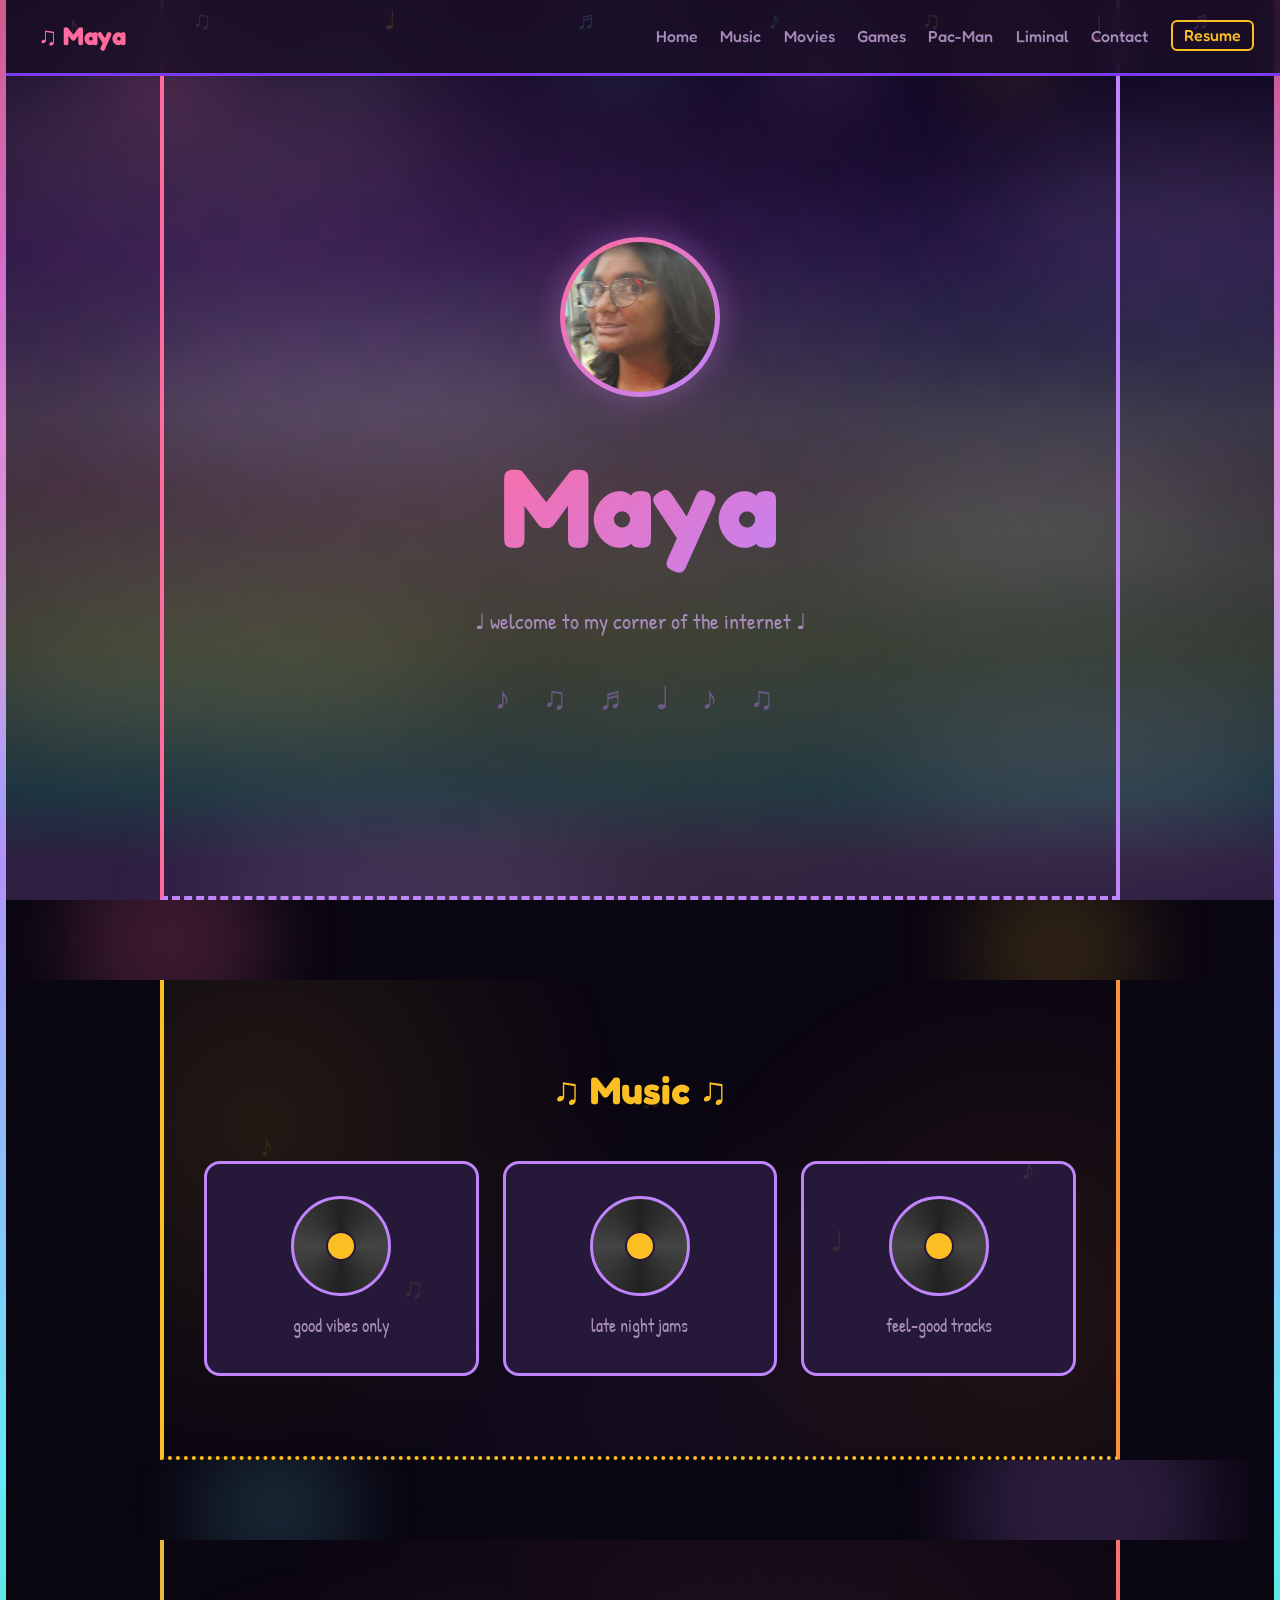
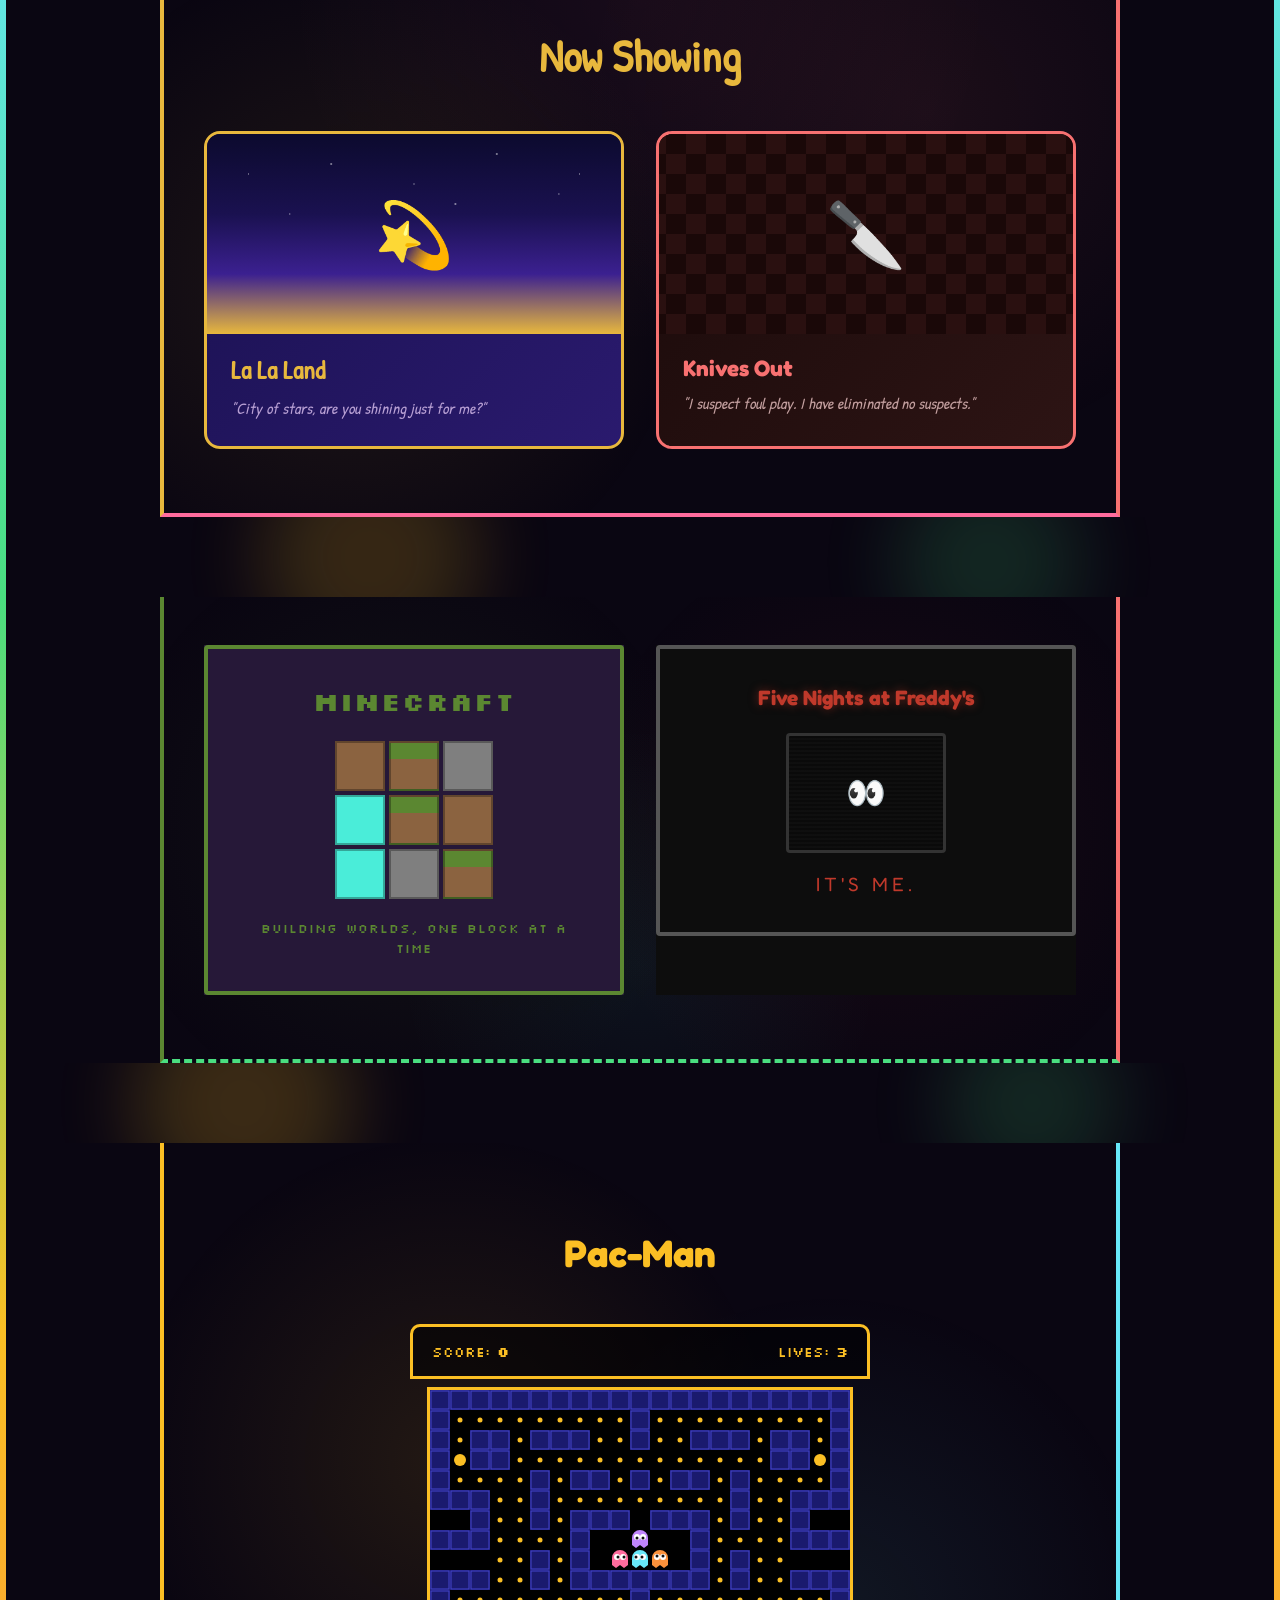
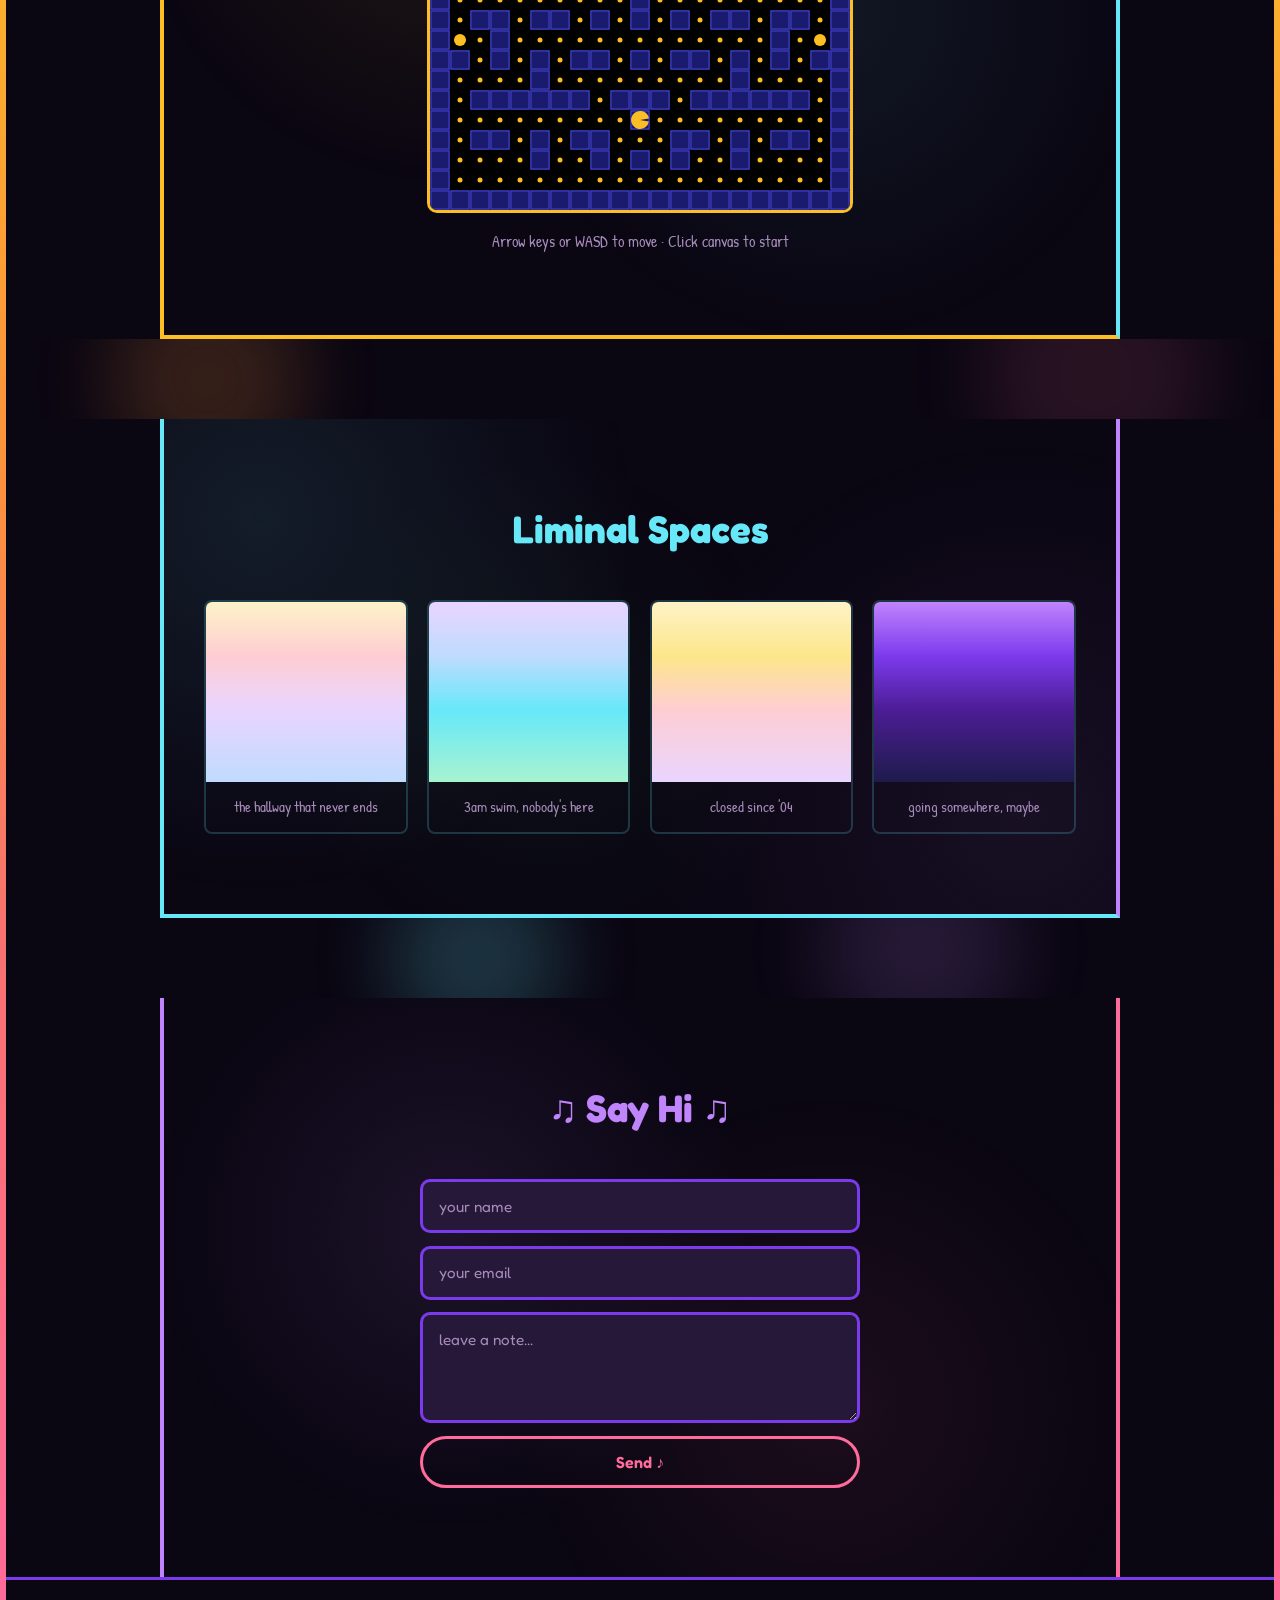
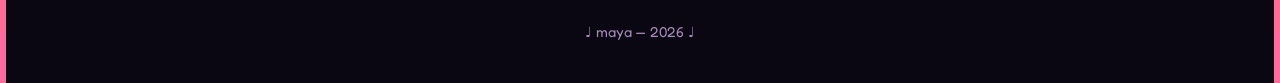
==== commit 0a7d5629: "Add formal resume page with nav link Co-authored-by: Copilot <223556219+Copilot@users.noreply.github" ====
--- a/index.html
+++ b/index.html
@@ -51,6 +51,7 @@
       <li><a href="#pacman">Pac-Man</a></li>
       <li><a href="#liminal">Liminal</a></li>
       <li><a href="#contact">Contact</a></li>
+      <li><a href="resume.html" class="resume-link">Resume</a></li>
     </ul>
   </nav>
 
--- a/style.css
+++ b/style.css
@@ -204,6 +204,18 @@
 }
 nav a:hover { color: var(--gold); }
 
+.resume-link {
+  color: var(--gold) !important;
+  border: 2px solid var(--gold);
+  padding: 0.2rem 0.7rem;
+  border-radius: 6px;
+  transition: background 0.3s, color 0.3s;
+}
+.resume-link:hover {
+  background: var(--gold);
+  color: var(--bg) !important;
+}
+
 /* ── Hero ── */
 .hero {
   min-height: 100vh;
